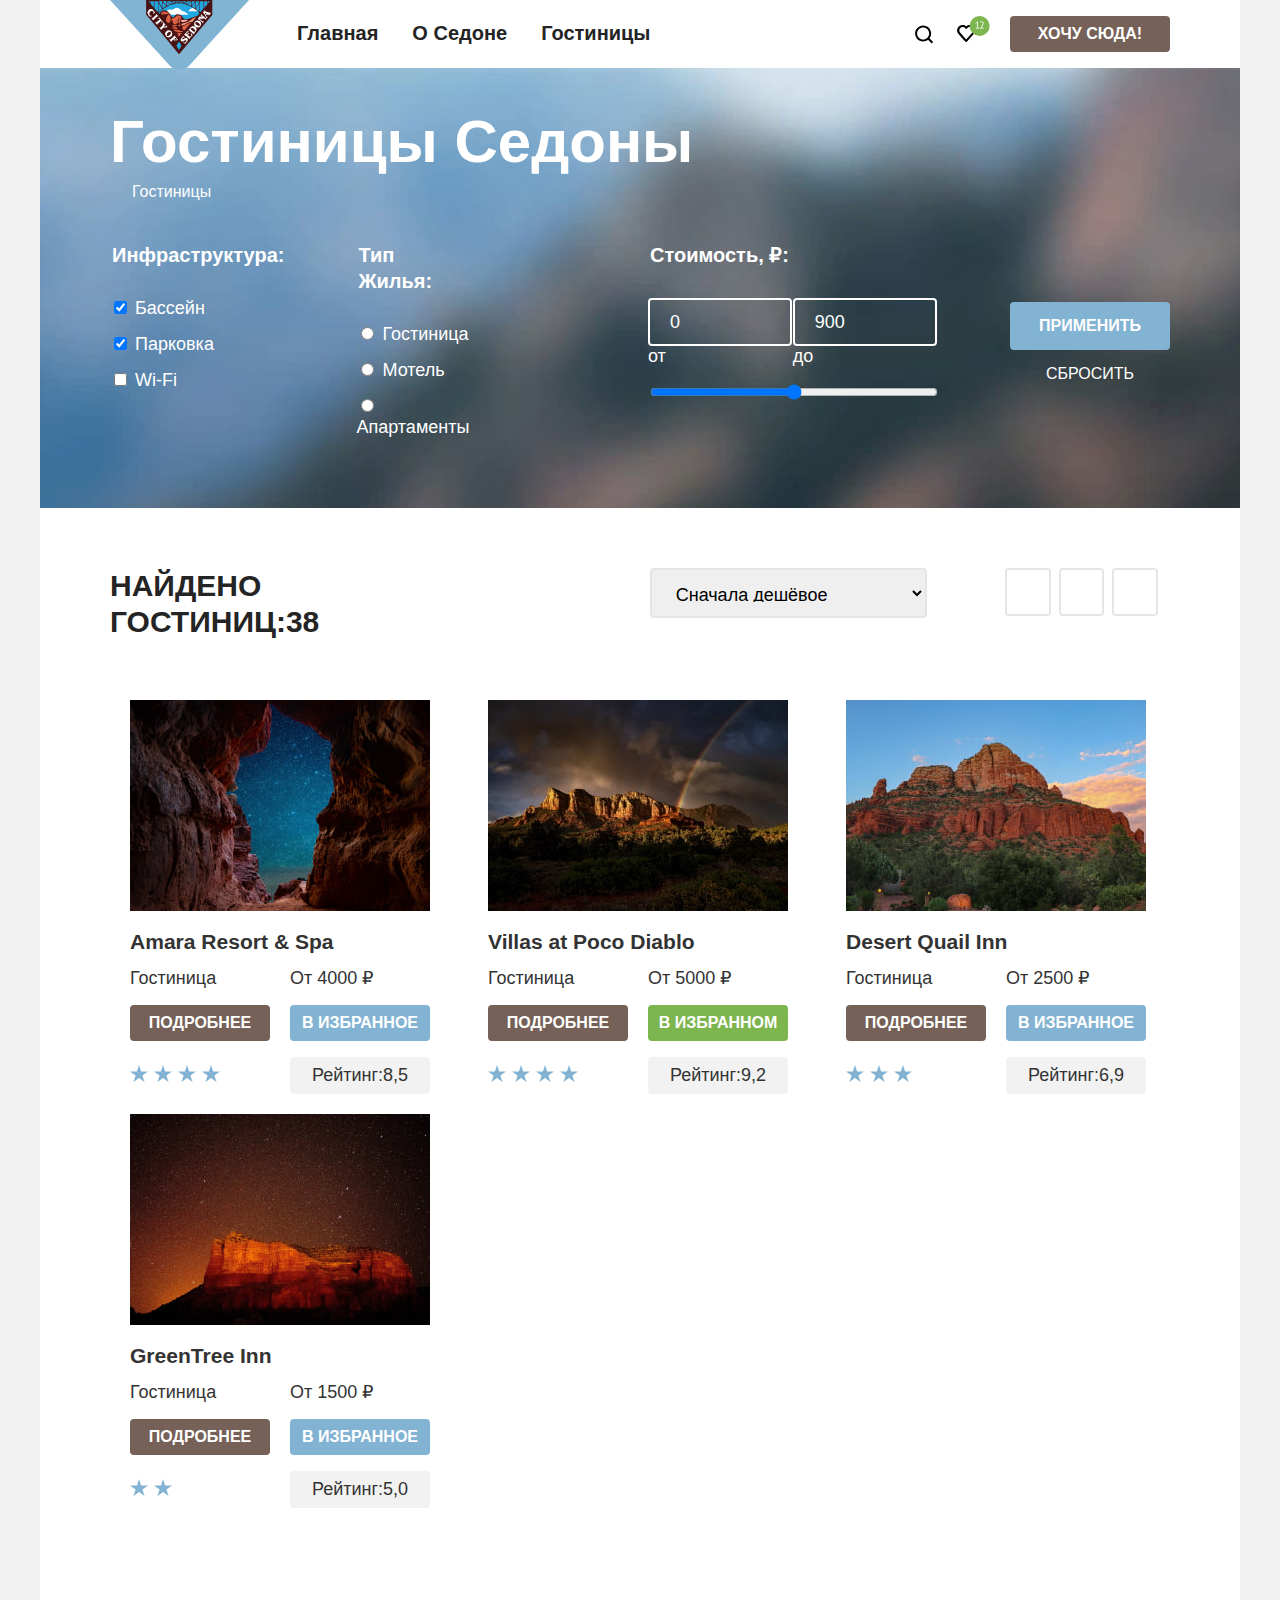
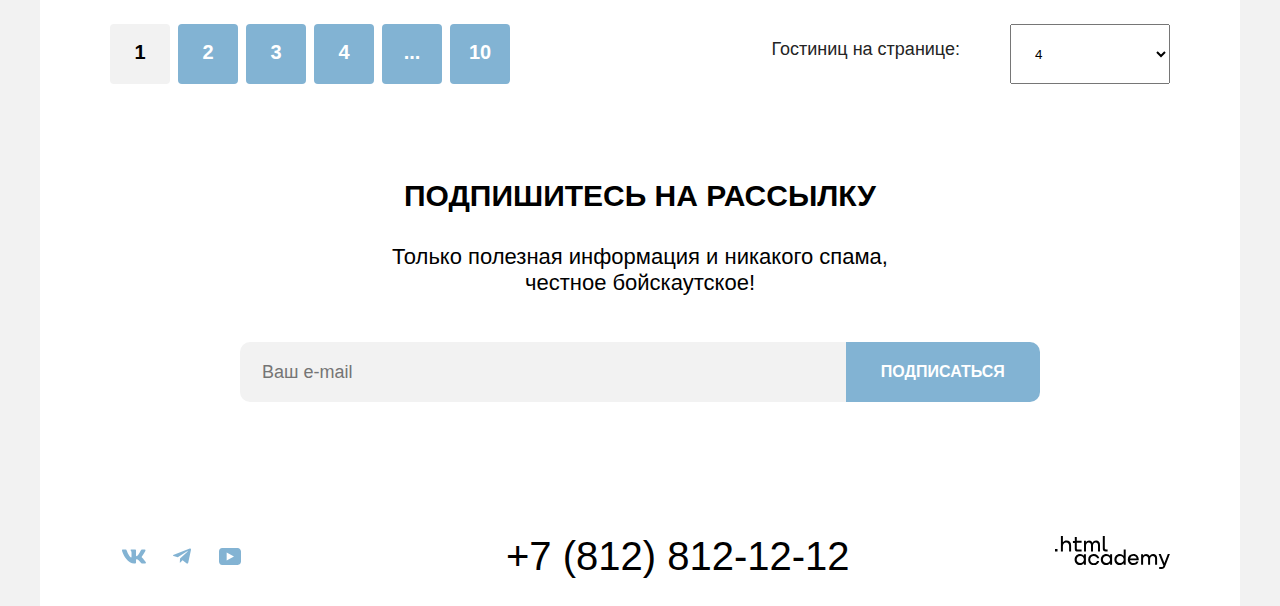
==== catalog.html @ 2ba6176a "Пагинация" ====
<!DOCTYPE html>
<html lang="ru">
  <head>
    <meta charset="utf-8">
    <title>Каталог</title>
    <link rel="stylesheet" href="styles/styles.css">
  </head>
  <body>
    <div class="container">
    <header class="page-header">
      <nav class="navigation ">
        <ul class="navigation-list navigation-logo">
          <li class="navigation-item">
            <a  class="logo" href="index.html">
              <img src="images/logo/logo.sedona.svg" width="139"  height="70" alt="Логотип города Седона">
            </a>
          </li>
        </ul>

        <ul class="navigation-list">
          <li class="navigation-item">
            <a  class="navigation-link" href="index.html">
              Главная
            </a>
          </li>
          <li class="navigation-item">
            <a  class="navigation-link" href="#">
              О Седоне
            </a>
          </li>
          <li class="navigation-item">
            <a  class="navigation-link navigation-link-current" href="">
              Гостиницы
            </a>
          </li>
        </ul>

        <ul class="navigation-list navigation-user">
          <li class="navigation-item">
            <a  class="navigation-link">
              <span class="visually-hidden">
                Поиск
              </span>
            </a>
          </li>
          <li class="navigation-item">
            <a  class="navigation-link">
              <span class="visually-hidden">
                Избранное
              </span>
            </a>
          </li>
          <li class="navigation-item">
            <a  class="button navigation-link">
              Хочу сюда!
            </a>
          </li>
        </ul>
      </nav>
    </header>

    <main class="main-inner">

      <section class="catalog-hotel">
        <header class="inner-header">
          <h1 class="inner-header-title">
            Гостиницы Седоны
          </h1>
          <ul class="breadcrumbs">
          <li class="breadcrumbs-item">
            <a class="breadcrumbs-link" href="index.html">
              <span class="visually-hidden">
                 Главная
              </span>
            </a>
          </li>
          <li class="breadcrumbs-item">
            <a class="breadcrumbs-link">Гостиницы</a>
          </li>
        </ul>
        </header>

        <h2 class="visually-hidden">Список товаров с фильтрами</h2>
        <form class="hotel-filter" action="https://echo.htmlacademy.ru/" method="get" >

          <fieldset class="catalog-filter-infrastructure">
            <legend class="catalog-filter-title">Инфраструктура:</legend>
            <ul class="catalog-filter-list">
              <li class="catalog-filter-item">
                <label class="control">
                  <input class="control-input" type="checkbox" name="swimming-pool" checked>
                    Бассейн
                </label>
              </li>

              <li class="catalog-filter-item">
                <label class="control">
                  <input class="control-input" type="checkbox" name="parking-space" checked>
                    Парковка
                </label>
              </li>

              <li class="catalog-filter-item">
                <label class="control">
                  <input class="control-input" type="checkbox" name="wi-fi">
                  Wi-Fi
                </label>
              </li>
            </ul>
          </fieldset>

          <fieldset class="catalog-filter-house">
            <legend class="catalog-filter-title">Тип Жилья:</legend>

            <ul class="catalog-filter-list">
              <li class="catalog-filter-item">
                <label class="control">
                  <input class="control-input" type="radio" name="type-house-group" value="hotel">
                  Гостиница
                </label>
              </li>

              <li class="catalog-filter-item">
                <label class="control">
                  <input class="control-input" type="radio" name="type-house-group" value="motel">
                  Мотель
                </label>
              </li>

              <li class="catalog-filter-item">
                <label class="control">
                  <input class="control-input" type="radio" name="type-house-group" value="apartments">
                  Апартаменты
                </label>
              </li>
            </ul>
          </fieldset>

          <fieldset class="catalog-filter-price">
            <legend class="catalog-filter-title">Стоимость, ₽:</legend>

            <ul class="catalog-filter-list-price">
              <li class="catalog-filter-item">
                <label>
                  <input class="range-input" type="namber" value="0">
                  <span>от</span>
                </label>
              </li>

              <li class="catalog-filter-item">
                <label>
                  <input class="range-input" type="namber" value="900">
                  <span>до</span>
                </label>
              </li>
            </ul>

            <div>
              <label class="control">
                <input class="control-input-price" type="range" name="price" min="0" max="9000" value="#">
              </label>
            </div>

          </fieldset>

          <div class="catalog-filter-button">
            <button class="button" type="submit">Применить</button>
            <button class="button" type="reset">Сбросить</button>
          </div>
        </form>
      </section>

      <section class="catalog-show">
        <div class="sorting">
          <h2> найдено гостиниц:38 </h2>
          <select class="select-control" aria-label="Сортировка">
            <option value="cheap"> Сначала дешёвое</option>
            <option value="popular">Сначала популярное </option>
            <option value="expensive"> Сначала дорогое </option>
          </select>

          <a class="button" href="#">
            <span class="visually-hidden"> Показать карточки </span>
          </a>

          <a href="#" class="button button-light">
            <span class="visually-hidden"> Показать слайд</span>
          </a>

          <a href="#" class="button button-light">
            <span class="visually-hidden"> Показать список</span>
          </a>
        </div>

        <div class="container-hotel-list">
          <ul class="hotel-list">
            <li class="hotel-card">
              <a class="hotel-card-link" href="#">
                <img class="hotel-card-image" src="images/hotel/hotel-1.jpg" width="300" height="211" alt="фотографии отеля Amara Resort & Spa">
              </a>
              <div class="hotel-card-content">
                <a class="hotel-card-title-link">
                  <h3 class="hotel-card-title"> Amara Resort & Spa </h3>
                </a>
                <span class="type-hotel"> Гостиница </span>
                <span class="hotel-card-price"> От 4000 ₽</span>
                <a class="hotel-card-button button" href="#"> Подробнее </a>
                <button class="button" type="submit"> В избранное </button>
                <ul class="star">
                  <li class="single-star"><img src="images/star.svg"></li>
                  <li class="single-star"><img src="images/star.svg"></li>
                  <li class="single-star"><img src="images/star.svg"></li>
                  <li ><img src="images/star.svg"></li>
                </ul>
                <span class="rating ">Рейтинг:8,5</span>
              </div>
            </li>

            <li class="hotel-card">
              <a class="hotel-card-link" href="#">
                <img class="hotel-card-image" src="images/hotel/hotel-2.jpg" width="300" height="211" alt="фотографии отеля Villas at Poco Diablo">
              </a>
              <div class="hotel-card-content">
                <a class="hotel-card-title-link">
                  <h3 class="hotel-card-title"> Villas at Poco Diablo</h3>
                </a>
                <span class="type-hotel">Гостиница</span>
                <span class="hotel-card-price">От 5000 ₽</span>
                <a class="hotel-card-button button" href="#">Подробнее</a>
                <button class="button" type="submit">В избранном</button>
                <ul class="star">
                  <li class="single-star"><img src="images/star.svg"></li>
                  <li class="single-star"><img src="images/star.svg"></li>
                  <li class="single-star"><img src="images/star.svg"></li>
                  <li ><img src="images/star.svg"></li>
                </ul>
                <span class="rating">Рейтинг:9,2</span>
              </div>
            </li>

            <li class="hotel-card">
              <a class="hotel-card-link" href="#">
                <img class="hotel-card-image" src ="images/hotel/hotel-3.jpg" width="300" height="211" alt="фотографии отеля Desert Quail Inn">
              </a>
              <div class="hotel-card-content">
                <a class="hotel-card-title-link">
                  <h3 class="hotel-card-title">Desert Quail Inn </h3>
                </a>
                <span class="type-hotel">Гостиница</span>
                <span class="hotel-card-price">От 2500 ₽</span>
                <a class="hotel-card-button button" href="#">Подробнее</a>
                <button class="button" type="submit">В избранное</button>
                <ul class="star">
                  <li class="single-star"><img src="images/star.svg"></li>
                  <li class="single-star"><img src="images/star.svg"></li>
                  <li ><img src="images/star.svg"></li>
                </ul>
                <span class="rating">Рейтинг:6,9</span>
              </div>
            </li>

            <li class="hotel-card">
              <a class="hotel-card-link" href="#">
                <img class="hotel-card-image" src="images/hotel/hotel-4.jpg" width="300" height="211" alt="фотографии отеля  GreenTree Inn">
              </a>
              <div class="hotel-card-content">
                <a class="hotel-card-title-link">
                  <h3 class="hotel-card-title">  GreenTree Inn</h3>
                </a>
                <span class="type-hotel">Гостиница</span>
                <span class="hotel-card-price">От 1500 ₽</span>
                <a class="hotel-card-button button" href="#">Подробнее</a>
                <button class="button" type="submit">В избранное</button>
                <ul class="star">
                  <li class="single-star"><img src="images/star.svg"></li>
                  <li ><img src="images/star.svg"></li>
                </ul>
                <span class="rating">Рейтинг:5,0</span>
              </div>
            </li>
          </ul>
        </div>

        <div class="pagination-container">
          <ul class="pagination">
            <li class="pagination-item">
              <a class="pagination-current">1</a>
            </li>
            <li class="pagination-item">
              <a class="pagination-link" href="#">2</a>
            </li>
            <li class="pagination-item">
              <a class="pagination-link" href="#">3</a>
            </li>
            <li class="pagination-item">
              <a class="pagination-link" href="#">4</a>
            </li>
            <li class="pagination-item">
              <a class="pagination-link" href="#">...</a>
            </li>
            <li class="pagination-item">
              <a class="pagination-link" href="#">10</a>
            </li>
          </ul>

          <label class="label-select-control" for="choice">Гостиниц на странице:</label>
          <select class="select-control" aria-label="Колличество гостиниц на странице">
            <option value="four" name="choice"> 4 </option>
          </select>
        </div>
      </section>

      <section class="catalog-newsletter">
        <h2 class="page-newsletter-title">
          Подпишитесь на рассылку
        </h2>
        <p>
          Только полезная информация и никакого спама,<br> честное бойскаутское!
        </p>
        <form class="newsletter-form" action="https://echo.htmlacademy.ru/" method="post">
          <label class="visually-hidden" for="newsletter-email">Email</label>
          <input class="field" type="email" name="newsletter-email" placeholder="Ваш e-mail">
          <button class="button newsletter-button" type="button" >подписаться</button>
        </form>
      </section>
    </main>

    <footer class="page-footer">
      <div class="page-footer-container">
        <section class="footer-social">
          <h2 class="visually-hidden">
            Мы в социальных сетях
          </h2>

          <ul class="footer-social-list">
            <li class="footer-social-item">
              <a class="footer-social-link button button-vk" href=" https://vk.com/htmlacademy">
                <span class="visually-hidden">ВКонтакте</span>
                <svg aria-hidden="true" focusable="false" width="24" height="15" viewBox="0 0 24 15"  xmlns="http://www.w3.org/2000/svg">
                  <path fill-rule="evenodd" clip-rule="evenodd" d="M23.45 1.448C23.616 0.902 23.45 0.5 22.655 0.5H20.03C19.362 0.5 19.054 0.847 18.887 1.23C18.887 1.23 17.552 4.426 15.661 6.502C15.049 7.104 14.771 7.295 14.437 7.295C14.27 7.295 14.019 7.104 14.019 6.557V1.448C14.019 0.792 13.835 0.5 13.279 0.5H9.151C8.734 0.5 8.483 0.804 8.483 1.093C8.483 1.714 9.429 1.858 9.526 3.606V7.404C9.526 8.237 9.373 8.388 9.039 8.388C8.149 8.388 5.984 5.177 4.699 1.503C4.45 0.788 4.198 0.5 3.527 0.5H0.9C0.15 0.5 0 0.847 0 1.23C0 1.912 0.89 5.3 4.145 9.781C6.315 12.841 9.37 14.5 12.153 14.5C13.822 14.5 14.028 14.132 14.028 13.497V11.184C14.028 10.447 14.186 10.3 14.715 10.3C15.105 10.3 15.772 10.492 17.33 11.967C19.11 13.716 19.403 14.5 20.405 14.5H23.03C23.78 14.5 24.156 14.132 23.94 13.404C23.702 12.68 22.852 11.629 21.725 10.382C21.113 9.672 20.195 8.907 19.916 8.524C19.527 8.033 19.638 7.814 19.916 7.377C19.916 7.377 23.116 2.951 23.449 1.448H23.45Z"/>
                </svg>
              </a>
            </li>

            <li class="footer-social-item">
              <a class="footer-social-link button button-telegram" href="https://t.me/htmlacademy">
                <span class="visually-hidden">Телеграм</span>
                <svg aria-hidden="true" focusable="false" width="18" height="16" viewBox="0 0 18 16"  xmlns="http://www.w3.org/2000/svg">
                  <path d="M16.7855 0.59926L0.840977 6.74776C-0.247172 7.18481 -0.240877 7.79184 0.641333 8.06253L4.73493 9.33953L14.2063 3.3637C14.6542 3.09121 15.0634 3.2378 14.727 3.53636L7.05332 10.4619H7.05152L7.05332 10.4628L6.77094 14.6823C7.18462 14.6823 7.36718 14.4925 7.5992 14.2686L9.58754 12.3351L13.7234 15.39C14.486 15.81 15.0337 15.5941 15.2234 14.6841L17.9384 1.88885C18.2163 0.774623 17.513 0.270117 16.7855 0.59926Z" />
                </svg>
              </a>
            </li>

            <li class="footer-social-item">
              <a class="footer-social-link button button-youtube" href="https://www.youtube.com/user/htmlacademyru">
                <span class="visually-hidden">Ютуб</span>
                <svg aria-hidden="true" focusable="false" width="22" height="17" viewBox="0 0 22 17"  xmlns="http://www.w3.org/2000/svg">
                  <path d="M18.607 0H3.17413C1.31343 0 0 1.59375 0 3.4V13.4937C0 15.4062 1.31343 17 3.17413 17H18.8259C20.4677 17 22 15.4062 22 13.6V3.4C21.7811 1.59375 20.4677 0 18.607 0ZM7.66169 12.5375V4.4625L14.995 8.5L7.66169 12.5375Z" />
                </svg>
              </a>
            </li>
          </ul>
        </section>

        <section class="footer-contacts">
          <h2 class="visually-hidden">Телефон</h2>
          <a class="footer-contacts-phone" href="tel:+78128121212">+7 (812) 812-12-12</a>
        </section>

        <section class="footer-logo">
          <h2 class="visually-hidden">Логотип html.academy</h2>
          <a class="footer-logo-html" href="https://htmlacademy.ru/">
            <svg class="logo-html" width="115" height="33"  xmlns="http://www.w3.org/2000/svg">
              <path d="M0 12.9v2.6h2.5v-2.6H0ZM11.6 4.5c-1.6 0-2.8.7-3.6 1.7h-.1V0h-2v15.5h2v-5.3c0-2.1 1.3-3.6 3.3-3.6 1.8 0 2.9 1.4 2.9 3.2v5.7h2V9.4c.1-3-1.8-4.9-4.5-4.9ZM26.6 4.8h-4.8V1.1h-2v3.8h-1.9v2h1.9v6c0 1.7 1 2.7 2.7 2.7h4.1v-2h-3.7c-.7 0-1.1-.4-1.1-1.1V6.8h4.8v-2ZM41.1 4.6c-1.6 0-2.9.8-3.5 2.1h-.1a3.7 3.7 0 0 0-3.4-2.1c-1.4 0-2.5.8-3.1 1.8h-.1V4.8H29v10.6h2V10c0-2 1-3.5 2.6-3.5 1.5 0 2.4 1 2.4 2.6v6.3h2V9.8c0-2.4 1.4-3.3 2.6-3.3 1.5 0 2.4 1 2.4 2.6v6.3h2V8.9c.1-2.5-1.4-4.3-3.9-4.3ZM47.8 12.7c0 1.7 1 2.7 2.8 2.7h2v-2h-1.7c-.7 0-1.1-.4-1.1-1.1V0h-2v12.7ZM28.9 19.7a4.9 4.9 0 0 0-3.9-1.8c-3.1 0-5.4 2.3-5.4 5.6s2.3 5.6 5.4 5.6c1.8 0 3-.8 3.8-1.9h.1v1.6h2V18.2h-2v1.5Zm-3.6 7.4a3.5 3.5 0 0 1-3.6-3.6c0-2 1.4-3.6 3.6-3.6s3.6 1.6 3.6 3.6c0 1.9-1.4 3.6-3.6 3.6ZM44.2 22c-.5-2.4-2.6-4.1-5.4-4.1a5.4 5.4 0 0 0-5.6 5.6c0 3.1 2.2 5.6 5.6 5.6 2.8 0 4.9-1.8 5.4-4.2h-2.1a3.4 3.4 0 0 1-3.3 2.3 3.5 3.5 0 0 1-3.6-3.6c0-2 1.4-3.6 3.6-3.6 1.6 0 2.8 1 3.3 2.2h2.1V22ZM55.1 19.7a4.9 4.9 0 0 0-3.9-1.8c-3.1 0-5.4 2.3-5.4 5.6s2.3 5.6 5.4 5.6c1.8 0 3-.8 3.8-1.9h.1v1.6h2V18.2h-2v1.5Zm-3.6 7.4a3.5 3.5 0 0 1-3.6-3.6c0-2 1.4-3.6 3.6-3.6s3.6 1.6 3.6 3.6c0 1.9-1.5 3.6-3.6 3.6ZM68.7 19.8a5 5 0 0 0-3.9-1.9c-3.1 0-5.4 2.3-5.4 5.6s2.2 5.6 5.4 5.6c1.7 0 3-.8 3.8-1.8h.1v1.5h2V13.4h-2v6.4Zm-3.6 7.3a3.5 3.5 0 0 1-3.6-3.6c0-2 1.4-3.6 3.6-3.6s3.6 1.6 3.6 3.6c-.1 2-1.5 3.6-3.6 3.6ZM78.3 17.9a5.4 5.4 0 0 0-5.5 5.6c0 3 2.1 5.6 5.5 5.6 2.5 0 4.5-1.3 5.2-3.6h-2.1c-.5 1-1.6 1.6-3 1.6-1.9 0-3.3-1.3-3.4-2.9h8.8c.2-3.6-2-6.3-5.5-6.3Zm0 1.9c1.7 0 3 1 3.3 2.6h-6.5a3.2 3.2 0 0 1 3.2-2.6ZM98.2 17.9a4 4 0 0 0-3.6 2h-.1c-.6-1.2-1.8-2-3.4-2-1.4 0-2.5.7-3.1 1.8v-1.5h-1.9v10.6h2v-5.4c0-2 1-3.4 2.6-3.5 1.5 0 2.4 1 2.4 2.6v6.3h2v-5.6c0-2.4 1.4-3.3 2.6-3.3 1.5 0 2.4 1 2.4 2.6v6.3h2v-6.5c.1-2.6-1.4-4.4-3.9-4.4ZM109.4 27l-3.6-8.9h-2.2l4.8 11.6c-.3.9-.7 1.2-1.7 1.2h-2.5v2h2.5c1.8 0 2.8-.8 3.5-2.6l4.7-12.2h-2.1l-3.4 8.9Z"/>
            </svg>
          </a>
        </section>
      </div>
    </footer>
    </div>
  </body>
</html>
---- styles/styles.css ----
@font-face {
  font-family:'PT Sans';
  src: url(../fonts/ptsans-400.woff2) format("woff2");
  font-style: normal;
  font-weight: 400;
  font-display: swap;
}

@font-face {
  font-family:'PT Sans';
  src: url(../fonts/ptsans-700.woff2) format("woff2");
  font-style: normal;
  font-weight: 700;
  font-display: swap;
}

html{
  height: 100%;
}

body{
  margin:0;
  display: flex;
  flex-direction: column;
  min-height: 100%;
  font-family: "PT Sans", sans-serif;
  font-size: 18px;
  line-height: 21px;
  color: #242424;
  background-color:#F2F2F2;
}

.visually-hidden {
  position: absolute;
  width: 1px;
  height: 1px;
  margin: -1px;
  padding: 0;
  border: 0;
  clip: rect(0 0 0 0);
  overflow: hidden;
}

.container{
  margin:0 auto;
  width: 1200px;
  background-color: #ffffff;
}

.main-container{
  flex-grow: 1;
}

.page-header{
  font-weight: 700;
  font-size: 20px;
  line-height: 26px;
  text-align: center;
}

.navigation{
  display: flex;
  width: 1200px;
  margin:0 auto;
}

.navigation-list{
  display: flex;
  flex-wrap: wrap;
  /*width: 450px;*/
  margin: 0;
  padding: 0;
  list-style-type: none;
  margin-left: 187px;
}

.navigation-user .navigation-item:nth-child(1) .navigation-link{
  background-image: url('../images/search.svg');
  background-repeat: no-repeat;
  background-position: center;
  padding: 24px 12px;
}

.navigation-user .navigation-item:nth-child(2) .navigation-link{
  background-image: url('../images/favourites.svg');
  background-repeat: no-repeat;
  background-position: center;
  padding: 24px 12px;
}

.navigation-user .navigation-item:nth-child(3){
  display: flex;
  align-items: center;
  margin-left: 20px;
}

.navigation-user .navigation-item:nth-child(3) .navigation-link{
  box-sizing: border-box;
  padding: 8px 14px;
  background: #756157;
  text-align: center;
  color: #ffffff;
  width: 160px;
  border-radius: 4px;
}

.logo{
  position:absolute;
}

.navigation-logo{
  display: flex;
  max-width: 140px;
  padding: 0;
  margin-top: 0;
  margin-left: 70px;
  list-style-type: none;
}

.navigation-link{
  display: block;
  padding-right:34px;
  padding-top: 20px;
}

.navigation-user{
  max-width: 300px;
  margin-left: auto;
  margin-right: 70px;
}

.navigation-user .navigation-link{
  min-width: 20px;
  min-height: 20px;
}

.navigation-user .navigation-item .button:hover{
  background-color: #615048;
}

.navigation-user .navigation-item .button:active{
  background-color:  #756157;
  color: rgba(255, 255, 255, 0.3);
}

.page-header a{
  color:#242424;
  text-decoration: none;
}

.main-index{
 text-align: center;
}

.main-logo{
  display: block;
  margin: 0 auto;
}

.main-header-image{
  background-image: url('../images/index-background.jpg');
  height: 485px;
  background-size: 100% auto;
  background-repeat: no-repeat;
}

.decoration{
  background-image:url('../images/Vektor.svg') ;
  width: 1200px;
  height: 57px;
  position: absolute;
  bottom: 75px;
}

.main-logo{
  padding: 52px 371px 82px 371px;
}

 .main-header-text h1{
  text-transform: uppercase;
  font-weight: 700;
  font-size: 30px;
  line-height: 36px;
  margin: 63px 290px 30px;

}

.main-header-text p{
  margin-bottom: 90px;
}

.advantages-list{
  margin: 0;
  padding: 0;
  list-style-type: none;
}

.advantages-title{
  text-transform: uppercase;
  font-weight: 700;
  font-size: 24px;
  line-height: 28px;
}

.advantages-item{
  display: flex;
  list-style-type: none;
  padding: 0;
}

.convenience-title{
  text-transform: uppercase;
  font-weight: 700;
  font-size: 24px;
  line-height: 28px;
}

.advantages-block{
  width: 400px;
  background: #82B3D3;
  color: #ffffff;
  padding:92px 85px;
}

.advantages-block h3{
  margin: 0;
  margin-bottom: 30px ;
}

.advantages-block p{
  margin-bottom: 0;
}

.convenience{
  display: flex;
  list-style-type: none;
  padding: 0;
}

.convenience-item{
  width: 400px;
  padding:80px 85px;
}

.convenience-item:not(:nth-child(2)){
  background: rgba(131, 179, 211, 0.12);
}

.advantages-item-block{
  width: 400px;
  padding: 102px 85px;
}

.advantages-item-block{
  background: rgba(131, 179, 211, 0.12);
}

.advantages-difference{
  background: rgba(131, 179, 211, 0.2);
}

.hotel-search{
  font-weight: 400;
  font-size: 22px;
  line-height: 26px;
  margin: 92px 312px;
}

.hotel-search b{
  text-transform: uppercase;
  font-weight: 700;
  font-size: 30px;
  line-height: 36px;
}

.hotel-search .button-hotel-search{
  display: flex;
  font-size: 20px;
  color: #FFFFFF;
  background: #756157;
  padding: 12px 15px;
  width: 574px;
  height: 60px;
  align-items: center;
  justify-content: center;
  border-radius: 4px;
}

.button-hotel-search:hover{
  background-color: #615048;
}

.button-hotel-search:active{
  background-color:  #756157;
  color: rgba(255, 255, 255, 0.3);
}

.newsletter{
  background: #000000;
  color: #FFFFFF;
  background-image: url(../images/background.email.jpg);
  background-size: 100% auto;
  background-repeat: no-repeat;
  font-weight: 400;
  font-size: 22px;
  line-height: 26px;
  padding: 94px 200px;
}

.newsletter h2{
  margin: 0;
  margin-bottom: 28px;
}

.newsletter p{
  margin:0;
  margin-bottom: 46px;
}

.newsletter-form{
  display:flex;
  height: 60px;
}

.field{
  width: 600px;
  border-radius: 10px 0px 0px 10px;
  border: 0;
  padding-left: 22px;
  font-size: 18px;
}

.page-newsletter-title{
  text-transform: uppercase;
  font-weight: 700;
  font-size: 30px;
  line-height: 36px;
}

.newsletter .newsletter-button{
  text-transform: uppercase;
  background: #82B3D3;
  color:#FFFFFF;
  margin: 0;
  border: 0;
  border-radius: 0px 10px 10px 0px;
  width: 200px;
}

.newsletter-button:hover{
  background-color: #68A2CA;
}

.newsletter-button:active{
  color: rgba(255, 255, 255, 0.3);
  background: #82B3D3;
}

/*Футер*/
.page-footer{
  margin: 0 auto;
  width: 1200px;
}

.page-footer-container{
  display: flex;
  padding: 40px 70px 30px ;
}

.footer-social-list{
  display: flex;
  flex-wrap: wrap;
  margin: 0;
  padding: 0;
  width: 160px;
  list-style-type: none;
  margin-right: 236px;
}

.footer-social-item{
  width: 48px;
  height: 40px;
}

.footer-social-link{
  display: block;
}

 .button-vk{
  display: block;
  width: 24px;
  height: 14px;
  background-repeat: no-repeat;
  background-position: center;
  padding: 13px 12px;
  fill:#83B3D3;
}

.button-telegram{
  display: block;
  width: 18px;
  height: 15px;
  background-repeat: no-repeat;
  background-position: center;
  padding: 12px 15px;
  fill:#83B3D3;
}

.button-youtube{
  display: block;
  width: 22px;
  height: 17px;
  background-repeat: no-repeat;
  background-position: center;
  padding: 12px 13px;
  fill:#83B3D3;
}

.footer-social-list .button:hover{
  fill:#68A2CA;
}

.footer.footer-social-list .button:focus{
  fill:#68A2CA;
}

.footer-social-list .button:active{
  fill:rgba(104, 162, 202, 0.3);
}

.footer-contacts-phone{
  text-decoration: none;
  color: #000000;
  font-size: 40px;
  line-height: 40px;
  width: 332px;
}

.footer-contacts-phone:hover{
  color: #756157;
}

.footer-contacts-phone:active{
  color: rgba(117, 97, 87, 0.3);
}

.footer-logo{
  margin: 0;
  margin-left: auto;
}

.logo-html:hover{
  fill: #756157;
}

.logo-html:active{
  fill: rgba(117, 97, 87, 0.3);
}

/*Каталог*/
.catalog-hotel{
  background-color: #242424;
  color:#FFFFFF;
  background-image: url(../images/catalog-background.jpg);
  background-repeat: no-repeat;
  background-size: 100% auto;
  padding: 35px 70px 70px 70px;
}

.inner-header-title{
  font-weight: 700;
  font-size: 60px;
  line-height: 78px;
  margin: 0;
}

.breadcrumbs{
  display: flex;
  width: 110;
  margin: 0;
  padding: 0;
  margin-bottom: 40px;
  list-style-type: none;
}

.breadcrumbs-link{
  font-weight: 400;
  font-size: 16px;
  color:#FFFFFF;
  min-width:12px;
  min-height: 12px;
}


.breadcrumbs-item{
  display: flex;
}

.breadcrumbs li:nth-child(1) {
  background-image: url('../images/breadcrubs-house.svg');
  text-decoration: none;
  background-repeat: no-repeat;
  background-position: center;
  margin-right: 10px;
}

.hotel-filter{
  display: flex;
  margin: 0 auto;
  width: 1060px;
}

.catalog-filter-infrastructure{
  width: 150px;
  margin: 0;
  padding: 0;
  border: 0;
 margin-right: 70px;
}

.catalog-filter-house{
  width: 146px;
  margin: 0;
  margin-right: 175px;
  padding: 0;
  border: 0;
}

.catalog-filter-price{
  width: 289px;
  margin-right: 70px;
  padding: 0;
  margin: 0;
  margin-right: 70px;
  border: 0;
}

.catalog-filter-button{
  width: 160px;
  margin-top: 60px;
}

.catalog-filter-button .button{
  width: 160px;
  height: 48px;
  display: inline-block;
  text-align: center;
}

.catalog-filter-button .button:nth-child(1){
  background: #82B3D3;
  color: #FFFFFF;
}

.catalog-filter-button .button:nth-child(1):hover{
  background: #68A2CA;
}

.catalog-filter-button .button:nth-child(1):active{
  color: rgba(255, 255, 255, 0.3);
  background: #82B3D3;
}


.catalog-filter-button .button:nth-child(2){
  color: #FFFFFF;
  background-color: transparent;
  font-weight: 400;
}

.catalog-filter-button .button:nth-child(2):hover{
  opacity: 0.6;
}

.catalog-filter-button .button:nth-child(2):focus{
  border: 3px solid #83B3D3;
  border-radius: 4px;
}

.catalog-filter-button .button:nth-child(2):active{
  opacity: 0.6;
}

.catalog-filter-title{
  font-weight: 700;
  font-size: 20px;
  line-height: 26px;
  margin-bottom: 30px;
}

.range-input{
  width: 144px;
  height: 48px;
  font-size: 18px;
  color: #FFFFFF;
  border: 2px solid #FFFFFF;
  box-sizing: border-box;
  border-radius: 4px;
  padding: 14px 20px;
  background-color: transparent;
}

.catalog-filter-item:not(:last-child){
  margin-bottom: 15px;
}

.catalog-filter-list{
  list-style-type: none;
  padding: 0;
  margin: 0;
}

.catalog-filter-list-price{
  display: flex;
  list-style-type: none;
  padding: 0;
  margin: 0;
}

.control-input{
  background: #FFFFFF;
  border-radius: 4px;
}

.control-input:hover{
  background: rgba(255, 255, 255, 0.6);
}

.control-input:focus{
  background: rgba(255, 255, 255, 0.6);
  border: 3px solid #83B3D3;
}



.control-input-price{
  width: 288px;
}

.button{
  font-weight: 700;
  font-size: 16px;
  line-height: 20px;
  color: #000000;
  text-decoration: none;
  text-transform: uppercase;
  border: 0;
  box-sizing: border-box;
  border-radius: 4px;
  cursor: pointer;
}

.sorting{
  display: flex;
  width: 1056px;
  margin: 60px 70px;
}

.sorting .select-control{
  width: 290px;
  height: 50px;
  margin-right: 78px;
  border: 2px solid #E5E5E5;
  margin-left: auto;
  border-radius: 4px;
  padding: 14px 20px;
  font-size: 18px;
}

.select-control:hover{
  border: 2px solid #68A2CA;
}

.select-control:focus{
  border: 2px solid #68A2CA;
}

.select-control:active{
  border: 2px solid #3F5E72;
}

.sorting h2{
  font-weight: 700;
  font-size: 30px;
  line-height: 36px;
  text-transform: uppercase;
  margin: 0;
  margin-right: 190px;
}

.sorting .button{
  width: 48px;
  height: 48px;
  margin-right: 8px;
  background-repeat: no-repeat;
  background-position: center;
}

.sorting a:nth-of-type(1){
  background-image: url('../images/sorting-1.svg');
  border: 2px solid #E5E5E5;
  border-radius: 4px;
}

.sorting a:nth-of-type(2){
  background-image: url('../images/sorting-2.svg');
  border: 2px solid #E5E5E5;
  border-radius: 4px;
}

.sorting a:nth-of-type(3){
  background-image: url('../images/sorting-3.svg');
  border: 2px solid #E5E5E5;
  border-radius: 4px;
}

.sorting a:active{
  border: 2px solid #000000;
}

.sorting a:hover{
  border: 2px solid #000000;
}

.sorting a:focus{
  border: 2px solid #68A2CA;
}

.container-hotel-list{
  width: 1056px;
  margin-left: 70px;
  margin-bottom: 96px;
}

.hotel-list{
  display:grid;
  grid-template-columns: 340px 340px 340px;
  column-gap: 18px;
  padding: 0;
  margin: 0;
}

.hotel-card-image{
  display: block;
  margin-left: 20px;
}

.hotel-card-content{
  margin: 20px;
  display: flex;
  flex-wrap: wrap;
}

.hotel-card-title-link{
  width: 300px;
}

.hotel-card-title{
  margin: 0;
  margin-bottom: 16px;
}

.hotel-card-link{
  color: #000000;
  text-decoration: none;
  font-weight: 700;
  font-size: 24px;
  line-height: 28px;
}

.hotel-list button{
  background: #82B3D3;
  color: #FFFFFF;
  padding: 0;
  padding: 8px;
  width: 140px;
  text-transform: uppercase;
  margin-bottom: 16px;
}

.hotel-card{
  display: flex;
  flex-direction: column;
  color:#333333;
}

.hotel-card-button{
  text-align: center;
  width: 140px;
  height: 36px;
  margin-right: 20px;
  margin-bottom: 16px;
  padding:8px  15px;
  background: #756157;
  color: #FFFFFF;
  text-transform: uppercase;
}

.hotel-card-button:hover{
  background: #615048;
}

.hotel-card-button:active{
  background: #756157;
  color: rgba(255, 255, 255, 0.3);
}

.hotel-card:nth-child(2) .button:nth-of-type(1){
  background: #7DB54F;
}

.hotel-card:nth-child(2) .button:nth-of-type(1):hover{
  background: #6C9E42;
}

.hotel-card:nth-child(2) .button:nth-of-type(1):active{
  color: rgba(255, 255, 255, 0.3);
  background: #7DB54F;
}

.type-hotel{
  width: 136px;
  margin-right: 24px;
  margin-bottom: 16px;
}

.hotel-list .hotel-card button:hover{
  background: #68A2CA;
}

.hotel-list .hotel-card button:active{
  background: #82B3D3;
  color: rgba(255, 255, 255, 0.3);
}

.star{
  align-items: center;
  display: flex;
  list-style-type: none;
  margin-right: auto;
  padding: 0;
}

.single-star{
  padding-right:6px;
}

.rating{
  padding: 8px 22px;
  background: #F2F2F2;
  box-sizing: border-box;
  width: 140px;
  border-radius: 4px;
}

.pagination-link{
  display: block;
  box-sizing: border-box;
  color: #FFFFFF;
  background: #82B3D3;
  text-decoration: none;
  font-weight: 700;
  font-size: 20px;
  line-height: 36px;
  text-align: center;
  padding: 10px 10px;
  border-radius: 4px;
  width: 60px;
  height: 60px;
}

.pagination-link:hover{
  background: #68A2CA;
}

.pagination-link:focus{
  background: #68A2CA;
}

.pagination-link:active{
  background: #82B3D3;
  color: rgba(255, 255, 255, 0.3);
}

.pagination-current{
  background: #F2F2F2;
  color: #000000;
  display: block;
  box-sizing: border-box;
  font-weight: 700;
  font-size: 20px;
  line-height: 36px;
  text-align: center;
  padding: 10px 10px;
  border-radius: 4px;
  width: 60px;
  height: 60px;
}

.pagination-container{
  display: flex;
  margin-left: 70px;
}

.pagination{
  display: flex;
  margin: 0;
  padding: 0;
  list-style-type: none;
}

.pagination-item:not(:last-child){
  margin-right: 8px;
}

.pagination-container .select-control{
  width: 160px;
  margin-right: 70px;
  margin-left: 50px;
  padding:14px 20px;
}

.label-select-control{
  display: flex;
  align-items: center;
  height: 50px;
  margin-left: auto;
}


.catalog-newsletter{
  color: #000000;
  font-weight: 400;
  font-size: 22px;
  line-height: 26px;
  margin: 94px 200px;
  text-align: center;
}

.catalog-newsletter .newsletter-form .field{
  background-color:#F2F2F2 ;
}

.catalog-newsletter h2{
  margin: 0;
  margin-bottom: 30px;
}

.catalog-newsletter p{
  margin:0;
  margin-bottom: 46px;
}

.newsletter-button{
  text-transform: uppercase;
  background: #82B3D3;
  color: #FFFFFF;
  border-radius: 0px 10px 10px 0px;
  width: 200px;
  cursor: pointer;
}
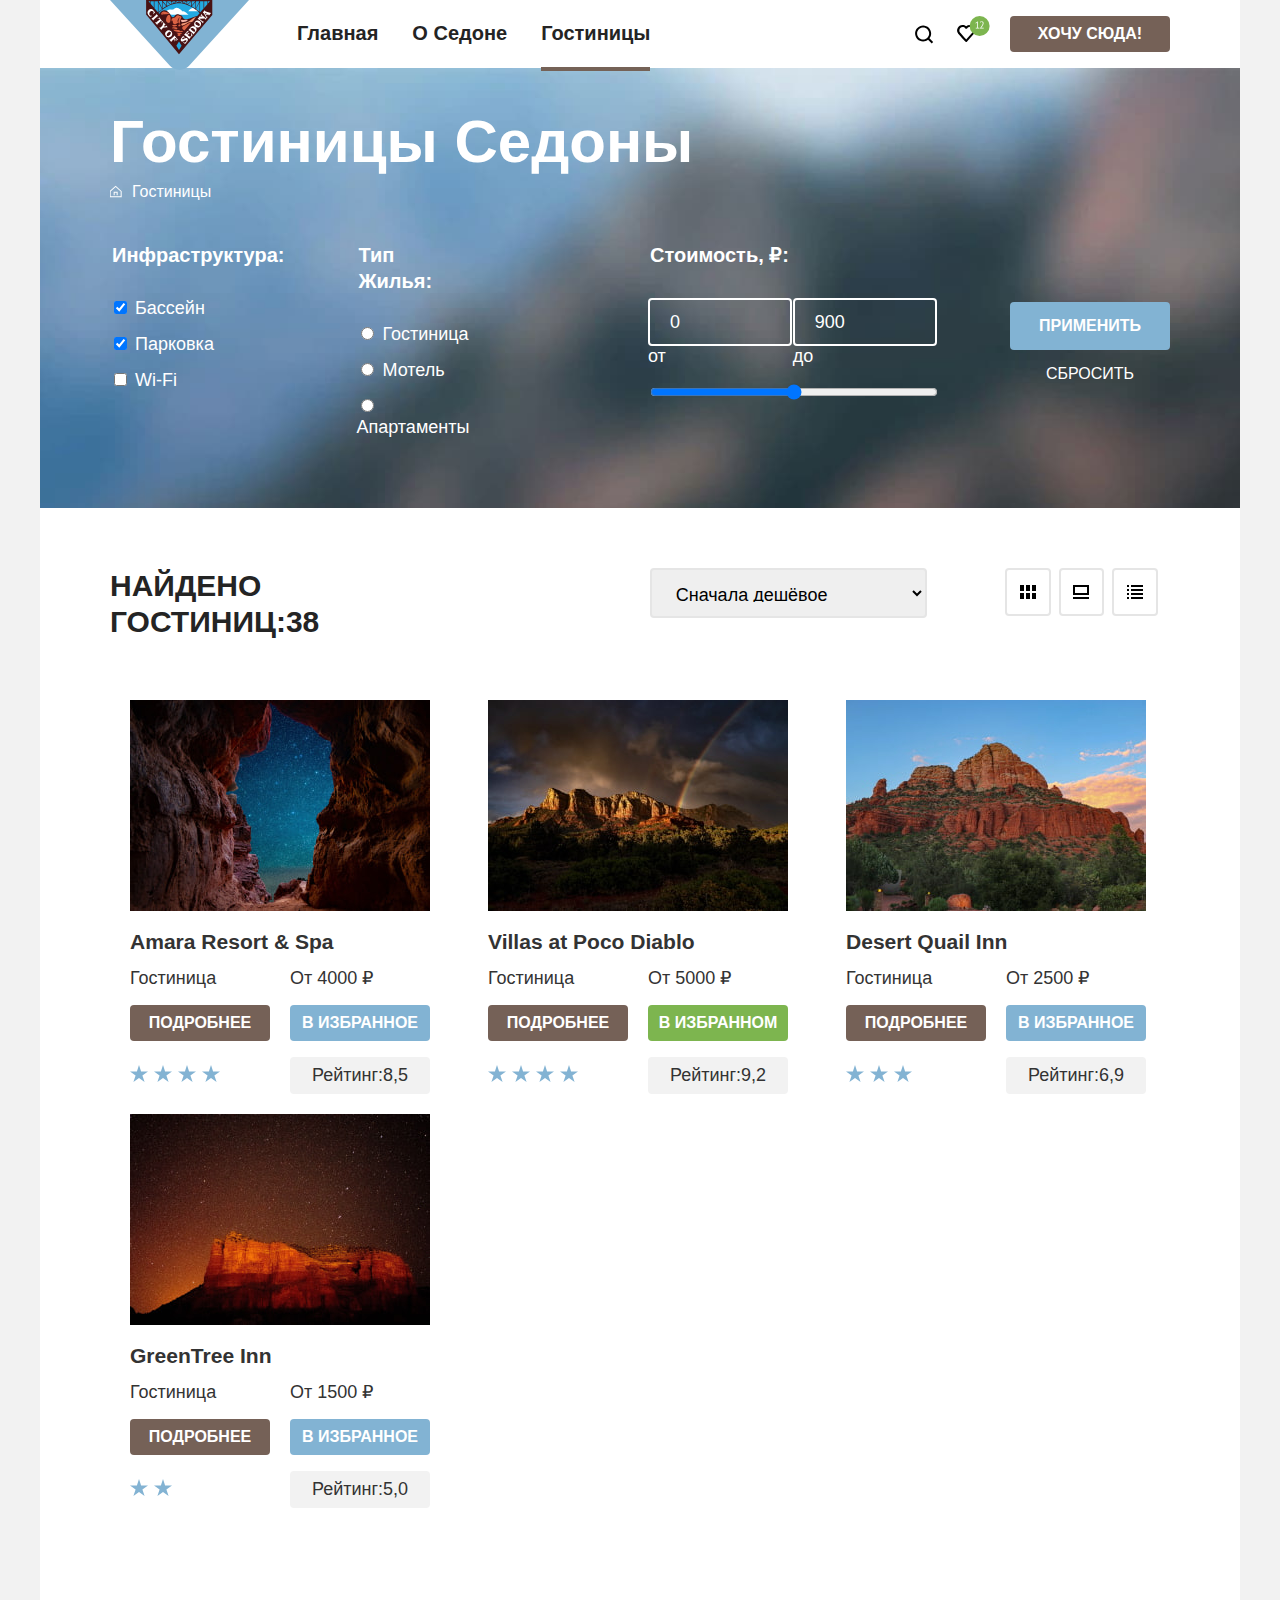
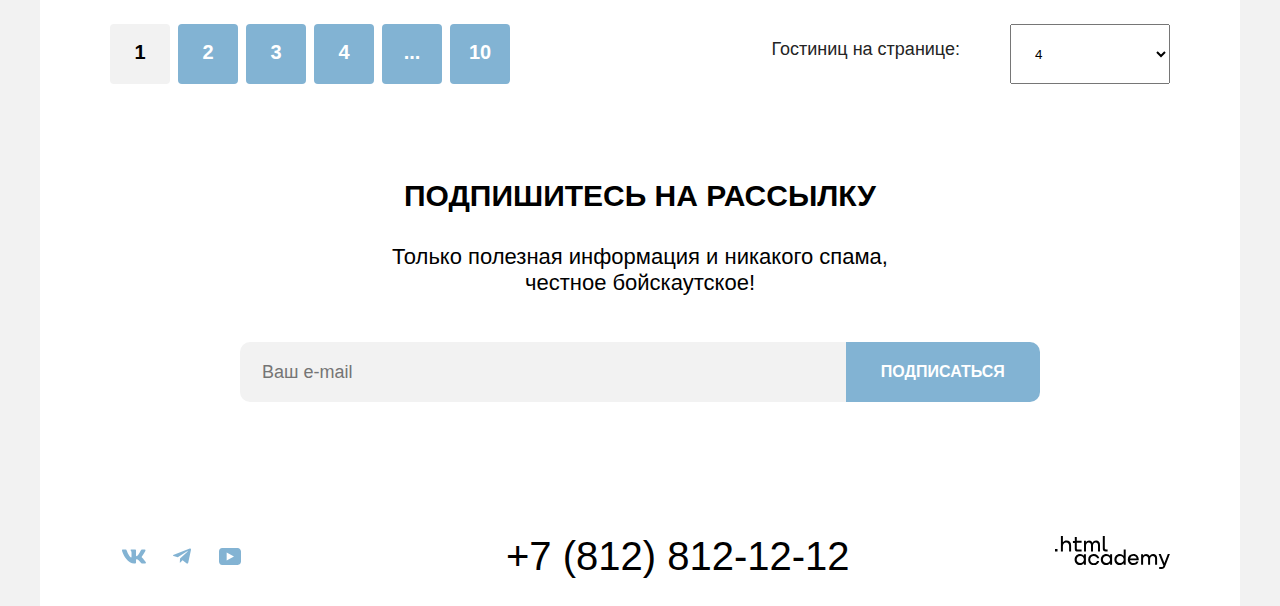
==== commit 5629abae: "Исправляет ошибки" ====
--- a/catalog.html
+++ b/catalog.html
@@ -142,14 +142,14 @@
             <ul class="catalog-filter-list-price">
               <li class="catalog-filter-item">
                 <label>
-                  <input class="range-input" type="namber" value="0">
+                  <input class="range-input" type="number" value="0">
                   <span>от</span>
                 </label>
               </li>
 
               <li class="catalog-filter-item">
                 <label>
-                  <input class="range-input" type="namber" value="900">
+                  <input class="range-input" type="number" value="900">
                   <span>до</span>
                 </label>
               </li>
@@ -207,10 +207,10 @@
                 <a class="hotel-card-button button" href="#"> Подробнее </a>
                 <button class="button" type="submit"> В избранное </button>
                 <ul class="star">
-                  <li class="single-star"><img src="images/star.svg"></li>
-                  <li class="single-star"><img src="images/star.svg"></li>
-                  <li class="single-star"><img src="images/star.svg"></li>
-                  <li ><img src="images/star.svg"></li>
+                  <li class="single-star"><img src="images/star.svg" alt="звезда"></li>
+                  <li class="single-star"><img src="images/star.svg" alt="звезда"></li>
+                  <li class="single-star"><img src="images/star.svg" alt="звезда"></li>
+                  <li ><img src="images/star.svg" alt="звезда"></li>
                 </ul>
                 <span class="rating ">Рейтинг:8,5</span>
               </div>
@@ -229,10 +229,10 @@
                 <a class="hotel-card-button button" href="#">Подробнее</a>
                 <button class="button" type="submit">В избранном</button>
                 <ul class="star">
-                  <li class="single-star"><img src="images/star.svg"></li>
-                  <li class="single-star"><img src="images/star.svg"></li>
-                  <li class="single-star"><img src="images/star.svg"></li>
-                  <li ><img src="images/star.svg"></li>
+                  <li class="single-star"><img src="images/star.svg" alt="звезда"></li>
+                  <li class="single-star"><img src="images/star.svg" alt="звезда"></li>
+                  <li class="single-star"><img src="images/star.svg" alt="звезда"></li>
+                  <li ><img src="images/star.svg" alt="звезда"></li>
                 </ul>
                 <span class="rating">Рейтинг:9,2</span>
               </div>
@@ -251,9 +251,9 @@
                 <a class="hotel-card-button button" href="#">Подробнее</a>
                 <button class="button" type="submit">В избранное</button>
                 <ul class="star">
-                  <li class="single-star"><img src="images/star.svg"></li>
-                  <li class="single-star"><img src="images/star.svg"></li>
-                  <li ><img src="images/star.svg"></li>
+                  <li class="single-star"><img src="images/star.svg" alt="звезда"></li>
+                  <li class="single-star"><img src="images/star.svg" alt="звезда"></li>
+                  <li ><img src="images/star.svg" alt="звезда"></li>
                 </ul>
                 <span class="rating">Рейтинг:6,9</span>
               </div>
@@ -272,8 +272,8 @@
                 <a class="hotel-card-button button" href="#">Подробнее</a>
                 <button class="button" type="submit">В избранное</button>
                 <ul class="star">
-                  <li class="single-star"><img src="images/star.svg"></li>
-                  <li ><img src="images/star.svg"></li>
+                  <li class="single-star"><img src="images/star.svg" alt="звезда"></li>
+                  <li ><img src="images/star.svg" alt="звезда"></li>
                 </ul>
                 <span class="rating">Рейтинг:5,0</span>
               </div>
@@ -305,7 +305,7 @@
 
           <label class="label-select-control" for="choice">Гостиниц на странице:</label>
           <select class="select-control" aria-label="Колличество гостиниц на странице">
-            <option value="four" name="choice"> 4 </option>
+            <option value="four" id="choice"> 4 </option>
           </select>
         </div>
       </section>
@@ -318,7 +318,6 @@
           Только полезная информация и никакого спама,<br> честное бойскаутское!
         </p>
         <form class="newsletter-form" action="https://echo.htmlacademy.ru/" method="post">
-          <label class="visually-hidden" for="newsletter-email">Email</label>
           <input class="field" type="email" name="newsletter-email" placeholder="Ваш e-mail">
           <button class="button newsletter-button" type="button" >подписаться</button>
         </form>
--- a/styles/styles.css
+++ b/styles/styles.css
@@ -74,6 +74,30 @@
   margin-left: 187px;
 }
 
+.navigation-link-current{
+  position: relative;
+}
+
+.navigation-link-current::before {
+  position: absolute;
+  right: 0;
+  bottom: -3px;
+  left: 0;
+  height: 4px;
+  background-color: #756257;
+  content: "";
+  z-index: 2;
+}
+
+.navigation ul:nth-child(2) .navigation-item{
+  margin-top: 20px;
+  margin-right: 34px;
+}
+
+.navigation-item{
+  display: flex;
+}
+
 .navigation-user .navigation-item:nth-child(1) .navigation-link{
   background-image: url('../images/search.svg');
   background-repeat: no-repeat;
@@ -106,6 +130,7 @@
 
 .logo{
   position:absolute;
+  z-index: 1;
 }
 
 .navigation-logo{
@@ -119,8 +144,7 @@
 
 .navigation-link{
   display: block;
-  padding-right:34px;
-  padding-top: 20px;
+
 }
 
 .navigation-user{
@@ -162,14 +186,16 @@
   height: 485px;
   background-size: 100% auto;
   background-repeat: no-repeat;
-}
-
-.decoration{
-  background-image:url('../images/Vektor.svg') ;
+  position: relative;
+}
+
+.main-header-image::before{
+  content:url('../images/Vektor.svg') ;
   width: 1200px;
   height: 57px;
   position: absolute;
-  bottom: 75px;
+  bottom: 0px;
+  left: 0px;
 }
 
 .main-logo{
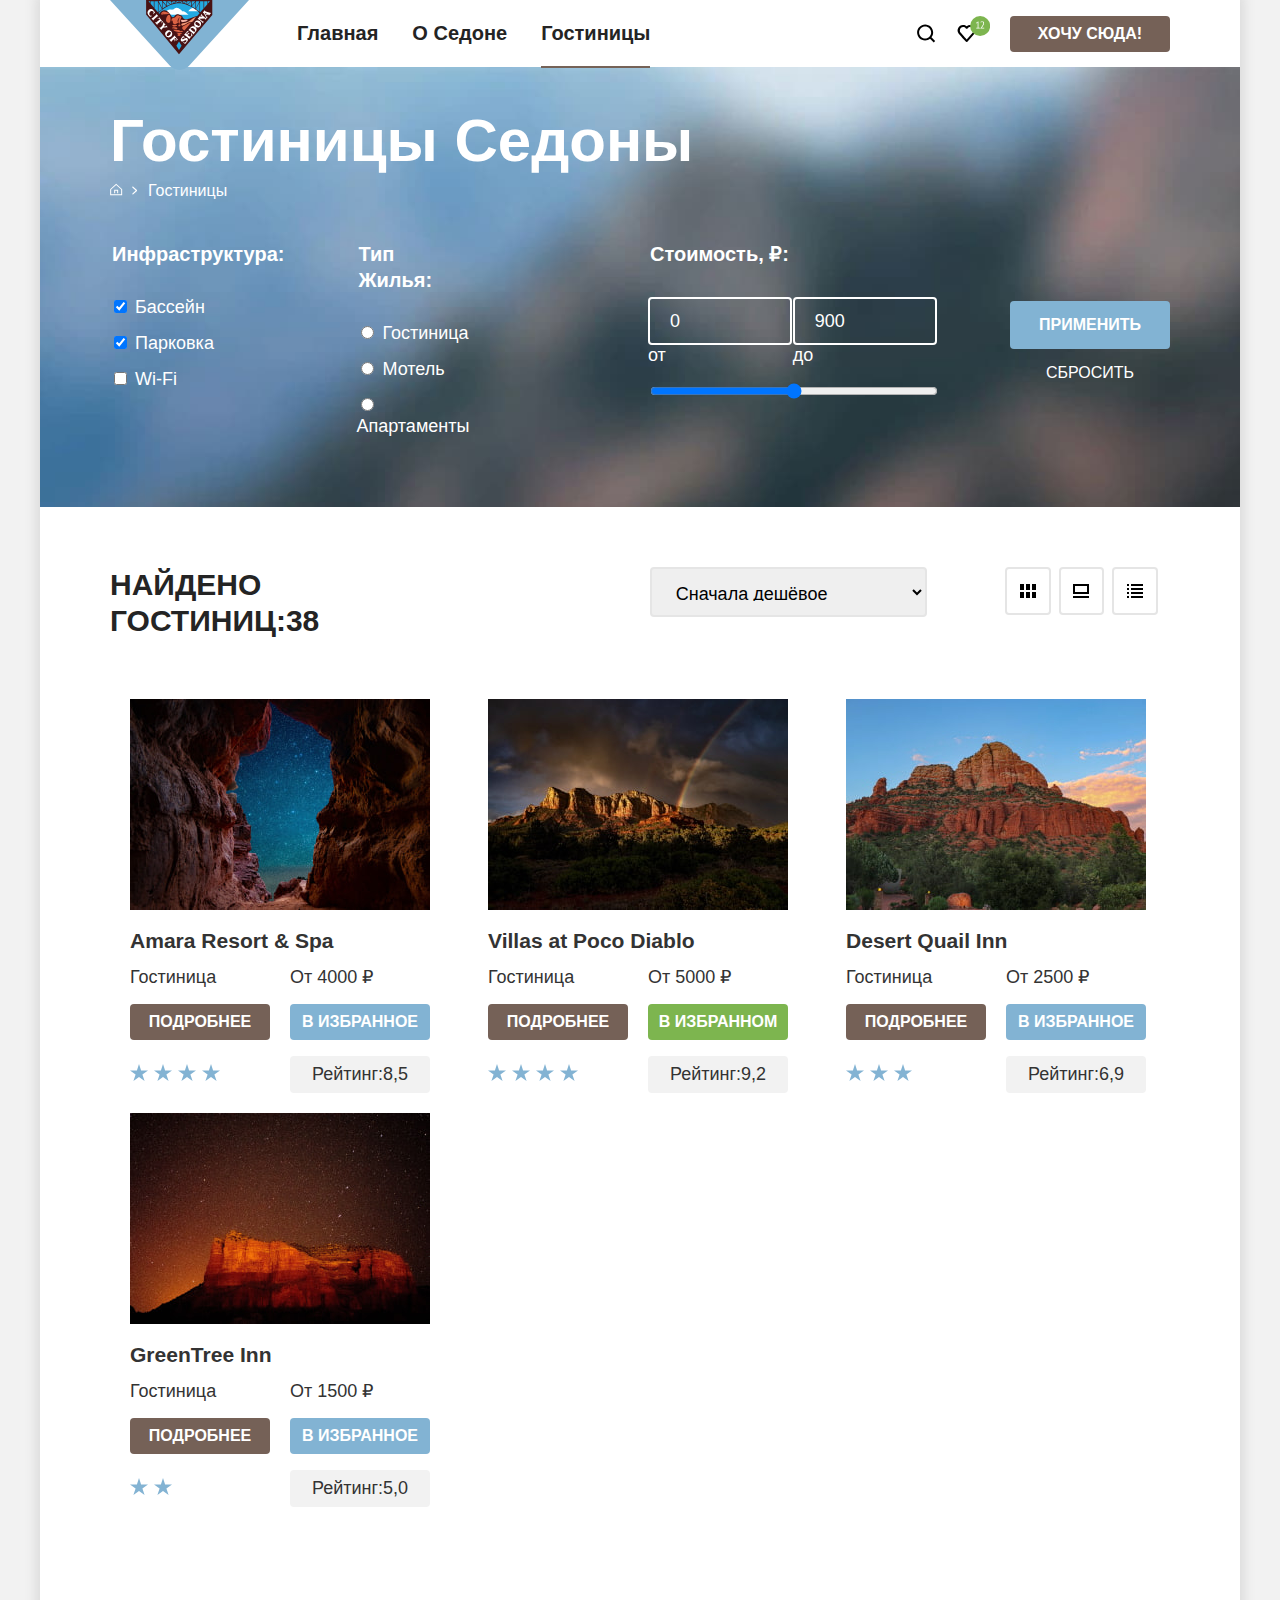
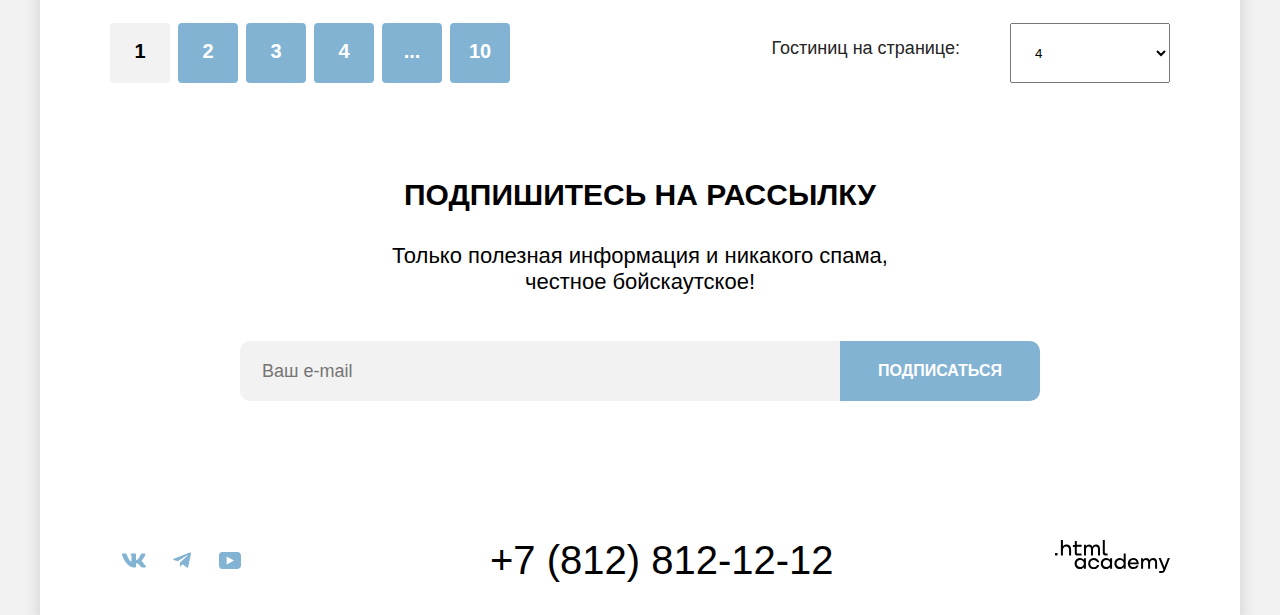
==== commit 95831e70: "добавляет тени и хлебные крошки" ====
--- a/catalog.html
+++ b/catalog.html
@@ -4,6 +4,7 @@
     <meta charset="utf-8">
     <title>Каталог</title>
     <link rel="stylesheet" href="styles/styles.css">
+    <link rel="icon" href="./favicon.ico/favicon.png">
   </head>
   <body>
     <div class="container">
@@ -12,12 +13,12 @@
         <ul class="navigation-list navigation-logo">
           <li class="navigation-item">
             <a  class="logo" href="index.html">
-              <img src="images/logo/logo.sedona.svg" width="139"  height="70" alt="Логотип города Седона">
+              <img src="./images/logo/logo.sedona.svg" width="139"  height="70" alt="Логотип города Седона">
             </a>
           </li>
         </ul>
 
-        <ul class="navigation-list">
+        <ul class="navigation-list navigation-list-item ">
           <li class="navigation-item">
             <a  class="navigation-link" href="index.html">
               Главная
@@ -37,21 +38,21 @@
 
         <ul class="navigation-list navigation-user">
           <li class="navigation-item">
-            <a  class="navigation-link">
+            <a  class="navigation-link navigation-search">
               <span class="visually-hidden">
                 Поиск
               </span>
             </a>
           </li>
           <li class="navigation-item">
-            <a  class="navigation-link">
+            <a  class="navigation-link navigation-favorites">
               <span class="visually-hidden">
                 Избранное
               </span>
             </a>
           </li>
           <li class="navigation-item">
-            <a  class="button navigation-link">
+            <a  class="button navigation-link navigation-button">
               Хочу сюда!
             </a>
           </li>
@@ -69,6 +70,9 @@
           <ul class="breadcrumbs">
           <li class="breadcrumbs-item">
             <a class="breadcrumbs-link" href="index.html">
+              <svg width="13" height="13" viewBox="0 0 13 13"  xmlns="http://www.w3.org/2000/svg">
+                <path fill-rule="evenodd" clip-rule="evenodd" d="M0.162109 6.1499L6.16211 0.649902L12.1621 6.1499V12.3499H0.162109V6.1499ZM1.16211 6.5499V11.3499H11.1621V6.5499L6.16211 2.0499L1.16211 6.5499ZM5.16211 10.3499H4.16211V6.84985H8.16211V10.3499H7.16211V7.84985H5.16211V10.3499Z" />
+              </svg>
               <span class="visually-hidden">
                  Главная
               </span>
@@ -157,7 +161,7 @@
 
             <div>
               <label class="control">
-                <input class="control-input-price" type="range" name="price" min="0" max="9000" value="#">
+                <input class="control-input-price" type="range" name="price" min="0" max="9000" >
               </label>
             </div>
 
@@ -207,10 +211,10 @@
                 <a class="hotel-card-button button" href="#"> Подробнее </a>
                 <button class="button" type="submit"> В избранное </button>
                 <ul class="star">
-                  <li class="single-star"><img src="images/star.svg" alt="звезда"></li>
-                  <li class="single-star"><img src="images/star.svg" alt="звезда"></li>
-                  <li class="single-star"><img src="images/star.svg" alt="звезда"></li>
-                  <li ><img src="images/star.svg" alt="звезда"></li>
+                  <li class="single-star"><img src="images/star.svg" width="18" height="17" alt="звезда"></li>
+                  <li class="single-star"><img src="images/star.svg" width="18" height="17" alt="звезда"></li>
+                  <li class="single-star"><img src="images/star.svg" width="18" height="17" alt="звезда"></li>
+                  <li ><img src="images/star.svg" width="18" height="17" alt="звезда"></li>
                 </ul>
                 <span class="rating ">Рейтинг:8,5</span>
               </div>
@@ -229,10 +233,10 @@
                 <a class="hotel-card-button button" href="#">Подробнее</a>
                 <button class="button" type="submit">В избранном</button>
                 <ul class="star">
-                  <li class="single-star"><img src="images/star.svg" alt="звезда"></li>
-                  <li class="single-star"><img src="images/star.svg" alt="звезда"></li>
-                  <li class="single-star"><img src="images/star.svg" alt="звезда"></li>
-                  <li ><img src="images/star.svg" alt="звезда"></li>
+                  <li class="single-star"><img src="images/star.svg" width="18" height="17" alt="звезда"></li>
+                  <li class="single-star"><img src="images/star.svg" width="18" height="17" alt="звезда"></li>
+                  <li class="single-star"><img src="images/star.svg" width="18" height="17" alt="звезда"></li>
+                  <li ><img src="images/star.svg" width="18" height="17" alt="звезда"></li>
                 </ul>
                 <span class="rating">Рейтинг:9,2</span>
               </div>
@@ -251,9 +255,9 @@
                 <a class="hotel-card-button button" href="#">Подробнее</a>
                 <button class="button" type="submit">В избранное</button>
                 <ul class="star">
-                  <li class="single-star"><img src="images/star.svg" alt="звезда"></li>
-                  <li class="single-star"><img src="images/star.svg" alt="звезда"></li>
-                  <li ><img src="images/star.svg" alt="звезда"></li>
+                  <li class="single-star"><img src="images/star.svg" width="18" height="17" alt="звезда"></li>
+                  <li class="single-star"><img src="images/star.svg" width="18" height="17" alt="звезда"></li>
+                  <li ><img src="images/star.svg" width="18" height="17" alt="звезда"></li>
                 </ul>
                 <span class="rating">Рейтинг:6,9</span>
               </div>
@@ -272,8 +276,8 @@
                 <a class="hotel-card-button button" href="#">Подробнее</a>
                 <button class="button" type="submit">В избранное</button>
                 <ul class="star">
-                  <li class="single-star"><img src="images/star.svg" alt="звезда"></li>
-                  <li ><img src="images/star.svg" alt="звезда"></li>
+                  <li class="single-star"><img src="images/star.svg" width="18" height="17" alt="звезда"></li>
+                  <li ><img src="images/star.svg" width="18" height="17" alt="звезда"></li>
                 </ul>
                 <span class="rating">Рейтинг:5,0</span>
               </div>
--- a/styles/styles.css
+++ b/styles/styles.css
@@ -45,6 +45,7 @@
   margin:0 auto;
   width: 1200px;
   background-color: #ffffff;
+  box-shadow: 0 0 10px 5px rgba(221, 221, 221, 1);
 }
 
 .main-container{
@@ -81,15 +82,15 @@
 .navigation-link-current::before {
   position: absolute;
   right: 0;
-  bottom: -3px;
+  bottom: -1px;
   left: 0;
-  height: 4px;
+  height: 2px;
   background-color: #756257;
   content: "";
   z-index: 2;
 }
 
-.navigation ul:nth-child(2) .navigation-item{
+.navigation-list-item .navigation-item{
   margin-top: 20px;
   margin-right: 34px;
 }
@@ -98,14 +99,14 @@
   display: flex;
 }
 
-.navigation-user .navigation-item:nth-child(1) .navigation-link{
+.navigation-user .navigation-search{
   background-image: url('../images/search.svg');
   background-repeat: no-repeat;
   background-position: center;
-  padding: 24px 12px;
-}
-
-.navigation-user .navigation-item:nth-child(2) .navigation-link{
+  padding: 24px 11px;
+}
+
+.navigation-user .navigation-favorites{
   background-image: url('../images/favourites.svg');
   background-repeat: no-repeat;
   background-position: center;
@@ -118,7 +119,7 @@
   margin-left: 20px;
 }
 
-.navigation-user .navigation-item:nth-child(3) .navigation-link{
+.navigation-user .navigation-button{
   box-sizing: border-box;
   padding: 8px 14px;
   background: #756157;
@@ -154,15 +155,19 @@
 }
 
 .navigation-user .navigation-link{
-  min-width: 20px;
-  min-height: 20px;
-}
-
-.navigation-user .navigation-item .button:hover{
+  min-width: 19px;
+  min-height: 19px;
+}
+
+.navigation-user .navigation-button:hover{
   background-color: #615048;
 }
 
-.navigation-user .navigation-item .button:active{
+.navigation-user .navigation-button:focus{
+  background-color: #615048;
+}
+
+.navigation-user .navigation-button:active{
   background-color:  #756157;
   color: rgba(255, 255, 255, 0.3);
 }
@@ -184,6 +189,7 @@
 .main-header-image{
   background-image: url('../images/index-background.jpg');
   height: 485px;
+  background-color: #000000;
   background-size: 100% auto;
   background-repeat: no-repeat;
   position: relative;
@@ -207,12 +213,13 @@
   font-weight: 700;
   font-size: 30px;
   line-height: 36px;
-  margin: 63px 290px 30px;
+  margin: 63px 290px 31px;
 
 }
 
 .main-header-text p{
   margin-bottom: 90px;
+  font-size: 22px;
 }
 
 .advantages-list{
@@ -226,6 +233,13 @@
   font-weight: 700;
   font-size: 24px;
   line-height: 28px;
+  margin: 0;
+  margin-bottom: 30px;
+}
+
+.advantages-description{
+  margin: 0;
+  margin-top: 30px;
 }
 
 .advantages-item{
@@ -239,6 +253,8 @@
   font-weight: 700;
   font-size: 24px;
   line-height: 28px;
+  margin-bottom: 30px;
+  margin-top: 30px;
 }
 
 .advantages-block{
@@ -246,6 +262,7 @@
   background: #82B3D3;
   color: #ffffff;
   padding:92px 85px;
+  box-sizing: border-box;
 }
 
 .advantages-block h3{
@@ -255,6 +272,7 @@
 
 .advantages-block p{
   margin-bottom: 0;
+  margin-top: 30px;
 }
 
 .convenience{
@@ -265,7 +283,9 @@
 
 .convenience-item{
   width: 400px;
+  height: 384px;
   padding:80px 85px;
+  box-sizing: border-box;
 }
 
 .convenience-item:not(:nth-child(2)){
@@ -274,7 +294,9 @@
 
 .advantages-item-block{
   width: 400px;
+  height: 384px;
   padding: 102px 85px;
+  box-sizing: border-box;
 }
 
 .advantages-item-block{
@@ -297,6 +319,12 @@
   font-weight: 700;
   font-size: 30px;
   line-height: 36px;
+}
+
+.hotel-search p{
+  margin: 0;
+  margin-bottom: 56px;
+  margin-top: 29px;
 }
 
 .hotel-search .button-hotel-search{
@@ -313,6 +341,10 @@
 }
 
 .button-hotel-search:hover{
+  background-color: #615048;
+}
+
+.button-hotel-search:focus{
   background-color: #615048;
 }
 
@@ -377,6 +409,10 @@
   background-color: #68A2CA;
 }
 
+.newsletter-button:focus{
+  background-color: #68A2CA;
+}
+
 .newsletter-button:active{
   color: rgba(255, 255, 255, 0.3);
   background: #82B3D3;
@@ -390,7 +426,7 @@
 
 .page-footer-container{
   display: flex;
-  padding: 40px 70px 30px ;
+  padding: 45px 70px 35px ;
 }
 
 .footer-social-list{
@@ -400,7 +436,7 @@
   padding: 0;
   width: 160px;
   list-style-type: none;
-  margin-right: 236px;
+  margin-right: 220px;
 }
 
 .footer-social-item{
@@ -466,6 +502,10 @@
   color: #756157;
 }
 
+.footer-contacts-phone:focus{
+  color: #756157;
+}
+
 .footer-contacts-phone:active{
   color: rgba(117, 97, 87, 0.3);
 }
@@ -479,9 +519,198 @@
   fill: #756157;
 }
 
+.logo-html:focus{
+  fill: #756157;
+}
+
 .logo-html:active{
   fill: rgba(117, 97, 87, 0.3);
 }
+
+/*Модальное окно*/
+
+.modal-container {
+  position: fixed;
+  top: 0;
+  left: 0;
+  display: flex;
+  width: 100%;
+  height: 100%;
+  background-color:  rgba(242, 242, 242, 0.8);
+  z-index: 3;
+}
+
+.modal {
+  position: relative;
+  margin: auto;
+  padding: 62px 70px;
+  background-color: #ffffff;
+  border-radius: 30px;
+}
+
+.modal-title {
+  margin: 0;
+  margin-bottom: 63px;
+  font-family: "PT Sans", sans-serif;
+  font-size: 30px;
+  line-height: 36px;
+  font-weight: 700;
+  color: #000000;
+  text-transform: uppercase;
+}
+
+
+.modal-close-button {
+  position: absolute;
+  padding: 0;
+  top: 54px;
+  right: 70px;
+  width: 53px;
+  height: 53px;
+  background-color: #F2F2F2;
+  border-radius: 50%;
+  border: none;
+  fill:#000000;
+  background-repeat: no-repeat;
+  background-position: center;
+  cursor: pointer;
+}
+
+.modal-close-button:hover{
+  background-color: #E6E6E6;
+}
+
+.modal-close-button:focus{
+  background-color: #E6E6E6;
+  border: 3px solid #83B3D3;;
+}
+
+.modal-close-button:active{
+  background-color: #E6E6E6;
+  fill: rgba(0,0,0,0.3)
+}
+
+.auth-form{
+  display: grid;
+  row-gap: 40px;
+  width: 575px;
+  height: 230px;
+  grid-template-columns: 143px 143px 143px 143px;
+  grid-template-rows: 50px 50px 50px ;
+  margin-bottom: 40px;
+}
+
+.field-group{
+
+  margin: 0;
+}
+
+.field-title{
+  font-family: 'PT Sans';
+  font-weight: 700;
+  font-size: 20px;
+  line-height: 26px;
+  text-transform: capitalize;
+  color: #000000;
+  align-self: center;
+}
+
+.auth-form .field-title:last-of-type{
+  justify-self: center;
+}
+
+.field{
+  position: relative;
+  background-color: #F2F2F2;
+  box-sizing: border-box;
+}
+
+.field::-webkit-outer-spin-button,
+.field::-webkit-inner-spin-button{
+  -webkit-appearance: none;
+}
+
+.field:hover{
+  background-color: #E6E6E6;
+}
+
+.field:focus{
+  border: 3px solid #83B3D3;
+  background-color: #E6E6E6;
+}
+
+.field:active{
+  border: 2px solid #000000;
+  background-color: #FFFFFF;
+}
+
+.field-date{
+  width: 420px;
+  height: 50px;
+  padding: 14px 19px;
+  grid-column: 2/5;
+  border-radius: 4px;
+}
+
+.field-date::before{
+  position: absolute;
+  content: "";
+  background-image: url(../images/calendar.svg) ;
+  width: 15px;
+  height: 15px;
+  right: 18px;
+  top:18px;
+}
+
+.field-adults{
+  width: 133px;
+  grid-column: 2/3;
+  grid-row: 3/-2;
+  padding: 0;
+  text-align: center;
+  border-radius: 4px;
+}
+
+.field-children{
+  width: 133px;
+  grid-column: 4/5;
+  padding: 0;
+  text-align: center;
+  border-radius: 4px;
+}
+
+ .modal-search-button{
+  width: 575px;
+  height: 60px;
+  background-color: #83B3D3;
+  color: #FFFFFF;
+  font-family: "PT Sans", sans-serif;
+  font-weight: 700;
+  line-height: 36px;
+  font-size: 20px;
+  border-radius:10px ;
+  border: none;
+  text-transform: uppercase;
+}
+
+.modal-search-button:hover{
+  background: #68A2CA;
+}
+
+.modal-search-button:focus{
+  background: #68A2CA;
+  border: 3px solid #756257;
+}
+
+.modal-search-button:active{
+  background: #68A2CA;
+  color:rgba(255, 255, 255, 0.3)
+}
+
+.modal-container-close{
+  display: none;
+}
+
 
 /*Каталог*/
 .catalog-hotel{
@@ -515,19 +744,44 @@
   color:#FFFFFF;
   min-width:12px;
   min-height: 12px;
-}
-
+  fill:#FFFFFF;
+}
+
+.breadcrumbs-link:hover{
+  color: rgba(255, 255, 255, 0.6);
+  fill: rgba(255, 255, 255, 0.6);
+}
+
+.breadcrumbs-link:focus{
+  color:#FFFFFF;
+  fill: #FFFFFF;
+}
+
+.breadcrumbs-link:active{
+  color: rgba(255, 255, 255, 0.3);
+  fill: rgba(255, 255, 255, 0.3);
+}
 
 .breadcrumbs-item{
   display: flex;
 }
 
 .breadcrumbs li:nth-child(1) {
-  background-image: url('../images/breadcrubs-house.svg');
+  position: relative;
   text-decoration: none;
   background-repeat: no-repeat;
   background-position: center;
-  margin-right: 10px;
+  margin-right: 25px;
+}
+
+.breadcrumbs li:nth-child(1)::before{
+  position: absolute;
+  content: "";
+  width: 5px;
+  height: 9px;
+  background-image: url(../images/breadcrumbs-arrow.svg) ;
+  left: 22px;
+  bottom: 6px;
 }
 
 .hotel-filter{
@@ -579,6 +833,10 @@
 }
 
 .catalog-filter-button .button:nth-child(1):hover{
+  background: #68A2CA;
+}
+
+.catalog-filter-button .button:nth-child(1):focus{
   background: #68A2CA;
 }
 
@@ -826,6 +1084,10 @@
   background: #615048;
 }
 
+.hotel-card-button:focus{
+  background: #615048;
+}
+
 .hotel-card-button:active{
   background: #756157;
   color: rgba(255, 255, 255, 0.3);
@@ -836,6 +1098,10 @@
 }
 
 .hotel-card:nth-child(2) .button:nth-of-type(1):hover{
+  background: #6C9E42;
+}
+
+.hotel-card:nth-child(2) .button:nth-of-type(1):focus{
   background: #6C9E42;
 }
 
@@ -850,11 +1116,15 @@
   margin-bottom: 16px;
 }
 
-.hotel-list .hotel-card button:hover{
+.hotel-list  button:hover{
   background: #68A2CA;
 }
 
-.hotel-list .hotel-card button:active{
+.hotel-list button:focus{
+  background: #68A2CA;
+}
+
+.hotel-list  button:active{
   background: #82B3D3;
   color: rgba(255, 255, 255, 0.3);
 }
@@ -963,7 +1233,7 @@
   text-align: center;
 }
 
-.catalog-newsletter .newsletter-form .field{
+.catalog-newsletter  .field{
   background-color:#F2F2F2 ;
 }
 
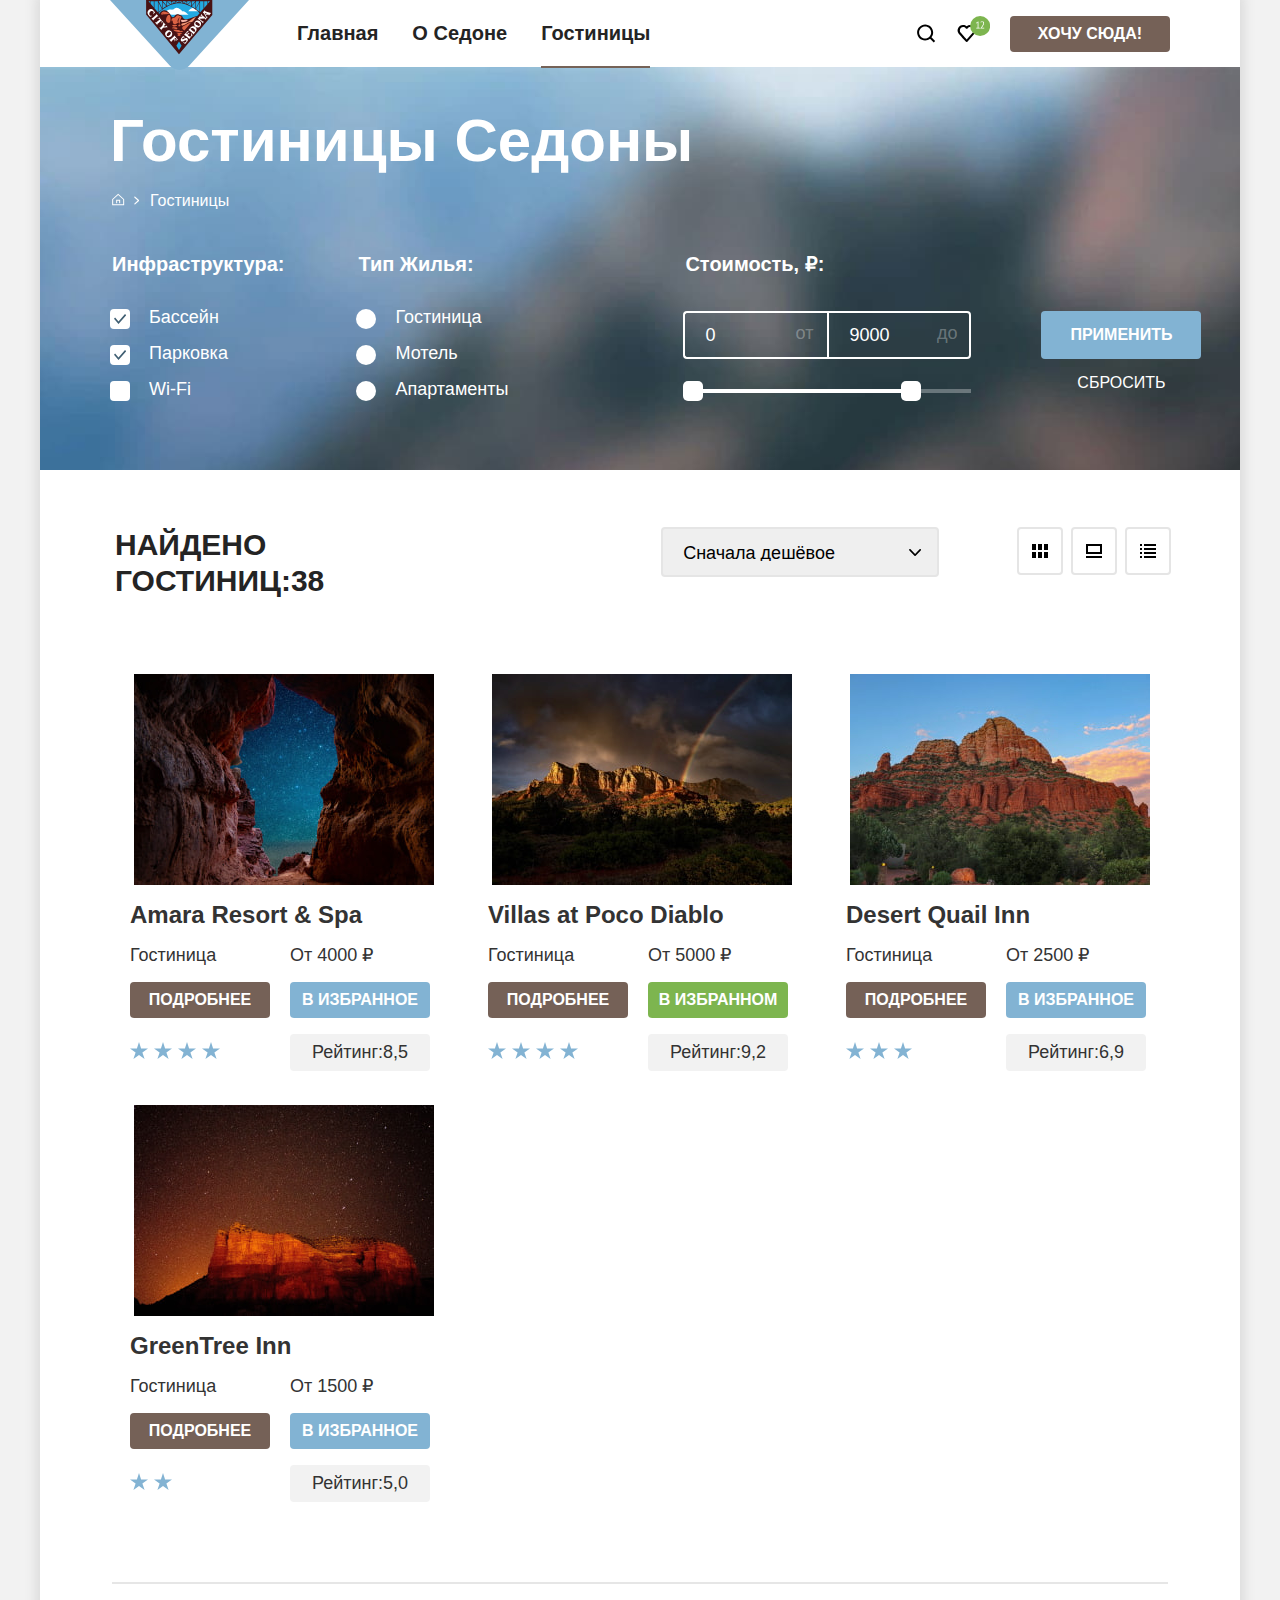
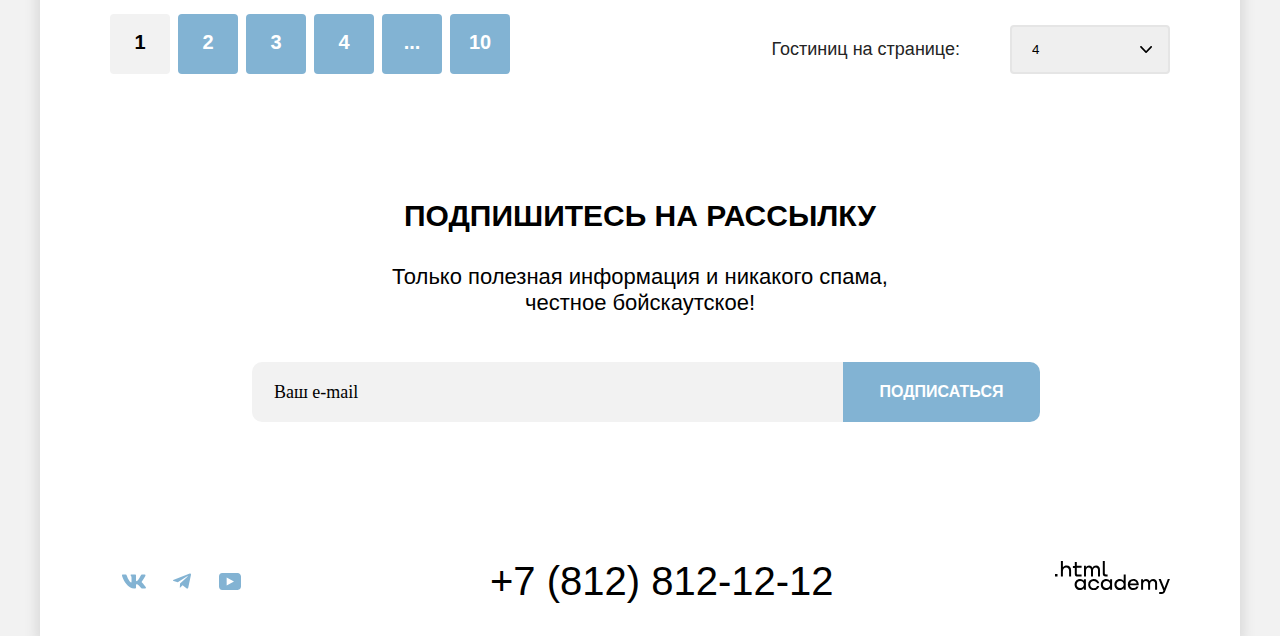
==== commit 6ea0a18b: "Merge pull request #13 from Elisaroom/master" ====
--- a/catalog.html
+++ b/catalog.html
@@ -92,22 +92,25 @@
             <ul class="catalog-filter-list">
               <li class="catalog-filter-item">
                 <label class="control">
-                  <input class="control-input" type="checkbox" name="swimming-pool" checked>
-                    Бассейн
-                </label>
-              </li>
-
-              <li class="catalog-filter-item">
-                <label class="control">
-                  <input class="control-input" type="checkbox" name="parking-space" checked>
-                    Парковка
-                </label>
-              </li>
-
-              <li class="catalog-filter-item">
-                <label class="control">
-                  <input class="control-input" type="checkbox" name="wi-fi">
-                  Wi-Fi
+                  <input class="visually-hidden control-input" type="checkbox" name="swimming-pool" checked>
+                    <span class="control-mark"></span>
+                    <span class="control-label">Бассейн</span>
+                </label>
+              </li>
+
+              <li class="catalog-filter-item">
+                <label class="control">
+                  <input class="visually-hidden control-input" type="checkbox" name="parking-space" checked>
+                    <span class="control-mark"></span>
+                    <span class="control-label">Парковка</span>
+                </label>
+              </li>
+
+              <li class="catalog-filter-item">
+                <label class="control">
+                  <input class="visually-hidden control-input" type="checkbox" name="wi-fi">
+                  <span class="control-mark"></span>
+                  <span class="control-label"> Wi-Fi</span>
                 </label>
               </li>
             </ul>
@@ -119,22 +122,25 @@
             <ul class="catalog-filter-list">
               <li class="catalog-filter-item">
                 <label class="control">
-                  <input class="control-input" type="radio" name="type-house-group" value="hotel">
-                  Гостиница
-                </label>
-              </li>
-
-              <li class="catalog-filter-item">
-                <label class="control">
-                  <input class="control-input" type="radio" name="type-house-group" value="motel">
-                  Мотель
-                </label>
-              </li>
-
-              <li class="catalog-filter-item">
-                <label class="control">
-                  <input class="control-input" type="radio" name="type-house-group" value="apartments">
-                  Апартаменты
+                  <input class="visually-hidden control-input" type="radio" name="type-house-group" value="hotel">
+                  <span class="control-mark-hotel"></span>
+                  <span class="control-label"> Гостиница</span>
+                </label>
+              </li>
+
+              <li class="catalog-filter-item">
+                <label class="control">
+                  <input class="visually-hidden control-input" type="radio" name="type-house-group" value="motel">
+                  <span class="control-mark-hotel"></span>
+                  <span class="control-label"> Мотель</span>
+                </label>
+              </li>
+
+              <li class="catalog-filter-item">
+                <label class="control">
+                  <input class="visually-hidden control-input" type="radio" name="type-house-group" value="apartments">
+                  <span class="control-mark-hotel"></span>
+                  <span class="control-label">Апартаменты</span>
                 </label>
               </li>
             </ul>
@@ -144,25 +150,26 @@
             <legend class="catalog-filter-title">Стоимость, ₽:</legend>
 
             <ul class="catalog-filter-list-price">
+              <li class="catalog-filter-item-price">
+                <label >
+                  <input class="range-input input-price-left" type="number" value="0">
+                  <span>от</span>
+                </label>
+              </li>
+
               <li class="catalog-filter-item">
                 <label>
-                  <input class="range-input" type="number" value="0">
-                  <span>от</span>
-                </label>
-              </li>
-
-              <li class="catalog-filter-item">
-                <label>
-                  <input class="range-input" type="number" value="900">
+                  <input class="range-input input-price-right" type="number" value="9000">
                   <span>до</span>
                 </label>
               </li>
             </ul>
 
-            <div>
-              <label class="control">
-                <input class="control-input-price" type="range" name="price" min="0" max="9000" >
-              </label>
+            <div class="range-scale">
+              <div class="range-bar">
+                <button class="range-toggle toggle-min" type="button"></button>
+                <button class="range-toggle toggle-max" type="button"></button>
+              </div>
             </div>
 
           </fieldset>
--- a/styles/styles.css
+++ b/styles/styles.css
@@ -590,8 +590,14 @@
   fill: rgba(0,0,0,0.3)
 }
 
-.auth-form{
+.modal-content{
+  width: 575px;
+}
+
+.field-auth-form{
+  position: relative;
   display: grid;
+  padding: 0;
   row-gap: 40px;
   width: 575px;
   height: 230px;
@@ -600,8 +606,29 @@
   margin-bottom: 40px;
 }
 
+.field-auth-form .field-list:nth-child(1){
+  grid-column: 1/5 ;
+}
+
+.field-auth-form .field-list:nth-child(2){
+  grid-column: 1/5;
+}
+
+.field-auth-form .field-list:nth-child(3){
+  grid-column: 1/3;
+}
+
+.field-auth-form .field-list:nth-child(4){
+  grid-column: 3/5;
+}
+
+.field-list{
+  display: grid;
+  grid-template-columns: 143px 429px;
+  grid-template-rows: 50px;
+}
+
 .field-group{
-
   margin: 0;
 }
 
@@ -613,16 +640,44 @@
   text-transform: capitalize;
   color: #000000;
   align-self: center;
-}
-
-.auth-form .field-title:last-of-type{
+  grid-column: 1/2;
+}
+
+.field-list:last-of-type .field-title{
   justify-self: center;
+}
+
+.field-auth-form:before{
+  position: absolute;
+  content: "Мы не можем отправить вас в прошлое.";
+  color: #FF5757;
+  font-family: 'PT Sans';
+  font-style: normal;
+  font-weight: 400;
+  font-size: 16px;
+  line-height: 21px;
+  left: 155px;
+  bottom: 150px;
+}
+
+.field-auth-form:after{
+  position: absolute;
+  content: "На эти даты есть свободные номера. Пока есть.";
+  color: #333333;
+  font-family: 'PT Sans';
+  font-style: normal;
+  font-weight: 400;
+  font-size: 16px;
+  line-height: 21px;
+  left: 155px;
+  bottom: 60px;
 }
 
 .field{
   position: relative;
   background-color: #F2F2F2;
   box-sizing: border-box;
+  margin-left: 12px;
 }
 
 .field::-webkit-outer-spin-button,
@@ -630,6 +685,13 @@
   -webkit-appearance: none;
 }
 
+.field::placeholder{
+  font-family: 'PT Sans';
+  font-style: normal;
+  font-weight: 400;
+  color: #000000;
+}
+
 .field:hover{
   background-color: #E6E6E6;
 }
@@ -645,38 +707,74 @@
 }
 
 .field-date{
+  position: relative;
   width: 420px;
   height: 50px;
   padding: 14px 19px;
-  grid-column: 2/5;
+  grid-column: 2/3;
   border-radius: 4px;
-}
-
-.field-date::before{
-  position: absolute;
-  content: "";
   background-image: url(../images/calendar.svg) ;
-  width: 15px;
-  height: 15px;
-  right: 18px;
-  top:18px;
-}
-
-.field-adults{
+  background-repeat: no-repeat;
+  background-position: right 19px center;
+}
+
+.field-adults,
+.field-children{
   width: 133px;
   grid-column: 2/3;
-  grid-row: 3/-2;
   padding: 0;
   text-align: center;
   border-radius: 4px;
 }
 
-.field-children{
-  width: 133px;
-  grid-column: 4/5;
-  padding: 0;
-  text-align: center;
+.field-list-adult,
+.field-list-children{
+  position: relative;
+}
+
+.field-list-children .field-title{
+  margin-left: 20px;
+}
+
+.field-minus{
+  position: absolute;
+  content:"";
+  top: 18px;
+  left: 172px;
+  border: none;
+  padding: 0;
+  fill: rgba(0, 0, 0, 0.6);
+}
+
+.minus{
+  padding-bottom: 5px;
+}
+
+.field-plus{
+  position: absolute;
+  content:"";
+  top: 18px;
+  left: 257px;
+  border: none;
+  padding: 0;
+  fill: rgba(0, 0, 0, 0.6);
+}
+
+.field-minus:hover,
+.field-plus:hover{
+  fill: #000000;
+}
+
+.field-minus:focus,
+.field-plus:focus{
+  fill: #000000;
+  border: 3px solid #83B3D3;
   border-radius: 4px;
+}
+
+.field-minus:active,
+.field-plus:active{
+  fill: rgba(0, 0, 0, 0.3);
 }
 
  .modal-search-button{
@@ -720,6 +818,8 @@
   background-repeat: no-repeat;
   background-size: 100% auto;
   padding: 35px 70px 70px 70px;
+  box-sizing: border-box;
+  height: 403px;
 }
 
 .inner-header-title{
@@ -727,6 +827,7 @@
   font-size: 60px;
   line-height: 78px;
   margin: 0;
+  margin-bottom: 10px;
 }
 
 .breadcrumbs{
@@ -736,6 +837,7 @@
   padding: 0;
   margin-bottom: 40px;
   list-style-type: none;
+  margin-left: 2px;
 }
 
 .breadcrumbs-link{
@@ -877,28 +979,140 @@
   height: 48px;
   font-size: 18px;
   color: #FFFFFF;
-  border: 2px solid #FFFFFF;
+  border: 2px  solid #FFFFFF;
   box-sizing: border-box;
-  border-radius: 4px;
   padding: 14px 20px;
-  background-color: transparent;
+  background-color: rgba(255,255,255,0);
+}
+
+.range-input:hover{
+  border-color: rgba(255, 255, 255, 0.6);
+}
+
+.range-input:focus{
+  box-shadow: 0px 0px 0px 3px #81B3D2;
+}
+
+.range-input:active{
+  background-color:  #756257;;
+}
+
+ .input-price-left{
+  border-right: 1px;
+  border-radius: 4px 0px 0px 4px;
+}
+
+.input-price-right{
+  border-radius: 0px 4px 4px 0px;
+}
+
+.range-input:focus-visible{
+  outline: none;
+}
+
+.catalog-filter-item{
+  position: relative;
+}
+
+.catalog-filter-list-price span{
+  position: absolute;
+  content: "";
+  right: 14px;
+  top:12px;
+  color: rgba(255, 255, 255, 0.3);
+}
+
+.range-input::-webkit-outer-spin-button,
+.range-input::-webkit-inner-spin-button{
+  -webkit-appearance: none;
 }
 
 .catalog-filter-item:not(:last-child){
   margin-bottom: 15px;
 }
 
+.catalog-filter-item-price{
+  margin-bottom: 30px;
+  position: relative;
+}
+
 .catalog-filter-list{
   list-style-type: none;
   padding: 0;
   margin: 0;
 }
 
+.control {
+  position: relative;
+  display: block;
+  padding-left: 39px;
+}
+
+.control-mark {
+  position: absolute;
+  top: 2px;
+  left: 0;
+  width: 20px;
+  height: 20px;
+  background-color: #FFFFFF;
+  border-radius: 4px;
+}
+
+.control-mark:hover{
+  background: rgba(255, 255, 255, 0.6);
+}
+
+.control-mark:focus{
+  background: rgba(255, 255, 255, 0.6);
+  border: 3px solid #83B3D3;
+}
+
+.control-mark:active{
+  background: rgba(255, 255, 255, 0.3);
+}
+
+.control-input[type="checkbox"]:checked + .control-mark::before {
+  position: absolute;
+  content: "";
+  background-image: url(../images/check-mark.svg);
+  top: 5px;
+  left: 4px;
+  width: 12px;
+  height: 10px;
+}
+
+.control-mark-hotel {
+  position: absolute;
+  top: 2px;
+  left: 0;
+  width: 20px;
+  height: 20px;
+  background-color: #FFFFFF;
+  border-radius: 50%;
+}
+
+.control-mark-hotel:focus{
+  outline: 3px solid #83B3D3;
+  outline-offset: -2px;
+}
+
+.control-input[type="radio"]:checked + .control-mark-hotel::before {
+  position: absolute;
+  top: 5px;
+  left: 5px;
+  width: 10px;
+  height: 10px;
+  background-color: #3F5E72;
+  border-radius: 50%;
+  content: "";
+}
+
 .catalog-filter-list-price{
   display: flex;
   list-style-type: none;
   padding: 0;
   margin: 0;
+  margin-top: 4px;
 }
 
 .control-input{
@@ -915,11 +1129,54 @@
   border: 3px solid #83B3D3;
 }
 
-
-
 .control-input-price{
   width: 288px;
 }
+
+.range-scale {
+  position: relative;
+  height: 4px;
+  background-color: rgba(255, 255, 255, 0.3);
+}
+
+.range-bar {
+  position: absolute;
+  height: 4px;
+  background-color: rgba(255, 255, 255);
+  right: 60px;
+  left: 0px;
+}
+
+.range-toggle {
+  position: absolute;
+  width: 20px;
+  height: 20px;
+  background: #ffffff;
+  border: none;
+  border-radius: 5px;
+  cursor: pointer;
+}
+
+.toggle-min {
+  top: -8px;
+}
+
+.toggle-max {
+  top: -8px;
+  right: -10px;
+}
+
+
+.range-toggle:focus{
+  border: 3px solid #83B3D3;
+  box-shadow: 0px 4px 10px rgba(0, 0, 0, 0.25);
+}
+
+.range-toggle:active{
+  border: 2px solid #83B3D3;
+  box-shadow: 0px 7px 15px rgba(0, 0, 0, 0.4);
+}
+
 
 .button{
   font-weight: 700;
@@ -937,10 +1194,11 @@
 .sorting{
   display: flex;
   width: 1056px;
-  margin: 60px 70px;
+  margin: 57px 75px;
 }
 
 .sorting .select-control{
+  position: relative;
   width: 290px;
   height: 50px;
   margin-right: 78px;
@@ -949,18 +1207,10 @@
   border-radius: 4px;
   padding: 14px 20px;
   font-size: 18px;
-}
-
-.select-control:hover{
-  border: 2px solid #68A2CA;
-}
-
-.select-control:focus{
-  border: 2px solid #68A2CA;
-}
-
-.select-control:active{
-  border: 2px solid #3F5E72;
+  appearance: none;
+  background-image: url(../images/arrow.svg);
+  background-repeat: no-repeat;
+  background-position: right 16px center;
 }
 
 .sorting h2{
@@ -969,15 +1219,19 @@
   line-height: 36px;
   text-transform: uppercase;
   margin: 0;
-  margin-right: 190px;
+  margin-right: 195px;
 }
 
 .sorting .button{
   width: 48px;
   height: 48px;
-  margin-right: 8px;
+
   background-repeat: no-repeat;
   background-position: center;
+}
+
+.sorting .button:not(:last-child){
+  margin-right: 8px;
 }
 
 .sorting a:nth-of-type(1){
@@ -1016,6 +1270,19 @@
   margin-bottom: 96px;
 }
 
+.catalog-show{
+  position: relative;
+}
+
+.catalog-show:before{
+  position: absolute;
+  content: "";
+  border: 1px solid #E6E6E6;
+  left: 72px;
+  right: 72px;
+  bottom: 90px;
+}
+
 .hotel-list{
   display:grid;
   grid-template-columns: 340px 340px 340px;
@@ -1026,11 +1293,11 @@
 
 .hotel-card-image{
   display: block;
-  margin-left: 20px;
+  margin-left: 24px;
 }
 
 .hotel-card-content{
-  margin: 20px;
+  margin: 16px 20px;
   display: flex;
   flex-wrap: wrap;
 }
@@ -1042,6 +1309,9 @@
 .hotel-card-title{
   margin: 0;
   margin-bottom: 16px;
+  font-weight: 700;
+  font-size: 24px;
+  line-height: 28px;
 }
 
 .hotel-card-link{
@@ -1066,6 +1336,7 @@
   display: flex;
   flex-direction: column;
   color:#333333;
+  margin-top: 18px;
 }
 
 .hotel-card-button{
@@ -1196,6 +1467,7 @@
 .pagination-container{
   display: flex;
   margin-left: 70px;
+
 }
 
 .pagination{
@@ -1211,9 +1483,33 @@
 
 .pagination-container .select-control{
   width: 160px;
+  height: 49px;
   margin-right: 70px;
   margin-left: 50px;
   padding:14px 20px;
+  border-radius: 4px;
+  align-self: flex-end;
+  border: 2px solid #E5E5E5;
+  appearance: none;
+  background-image: url(../images/arrow.svg);
+  background-repeat: no-repeat;
+  background-position: right 16px center;
+}
+
+.select-control:hover{
+  border: 2px solid #68A2CA;
+}
+
+.select-control:focus{
+  border: 2px solid #68A2CA;
+}
+
+.select-control:active{
+  border: 2px solid #3F5E72;
+}
+
+.select-control:focus-visible{
+  outline: none;
 }
 
 .label-select-control{
@@ -1221,6 +1517,7 @@
   align-items: center;
   height: 50px;
   margin-left: auto;
+  align-self:flex-end;
 }
 
 
@@ -1229,7 +1526,7 @@
   font-weight: 400;
   font-size: 22px;
   line-height: 26px;
-  margin: 94px 200px;
+  margin: 124px 200px 94px ;
   text-align: center;
 }
 
@@ -1256,6 +1553,72 @@
   cursor: pointer;
 }
 
-
-
-
+/* Тултип*/
+
+.tooltip-toggle {
+  border: none;
+  width: 25px;
+  height: 25px;
+  border-radius: 50%;
+  background-color: #83B3D3;
+  padding: 0;
+  margin: 0;
+  display: block;
+  position: absolute;
+}
+
+.tooltip-toggle:hover{
+  background-color: 68A2CA;
+}
+
+.tooltip-text {
+  position: absolute;
+  background-color: #333333;
+  color: #ffffff;
+  font-size: 16px;
+  line-height: 20px;
+  font-weight: normal;
+  text-transform: none;
+  padding: 18px 20px;
+  border-radius: 10px;
+  display: block;
+  width: 256px;
+  height: 152px;
+  box-sizing: border-box;
+  top: 100%;
+  margin-top: 15px;
+  left:50%;
+  transform: translateX(-50%);
+  z-index: 1;
+  display: none;
+}
+
+.tooltip-toggle:hover + .tooltip-text,
+.tooltip-toggle:focus + .tooltip-text {
+  display: block;
+}
+
+.tooltip-text:after {
+  content:'';
+  background-image: url("../images/tooltip-arrow.svg.svg");
+  width: 19px;
+  height: 9px;
+  position:absolute;
+  bottom: 100%;
+  left:0;
+  right:0;
+  margin-left: auto;
+  margin-right: auto;
+}
+
+.tooltip {
+  position: absolute;
+  margin-top: 13px;
+  margin-left: 115px;
+  width: 25px;
+  height: 25px;
+}
+
+
+
+
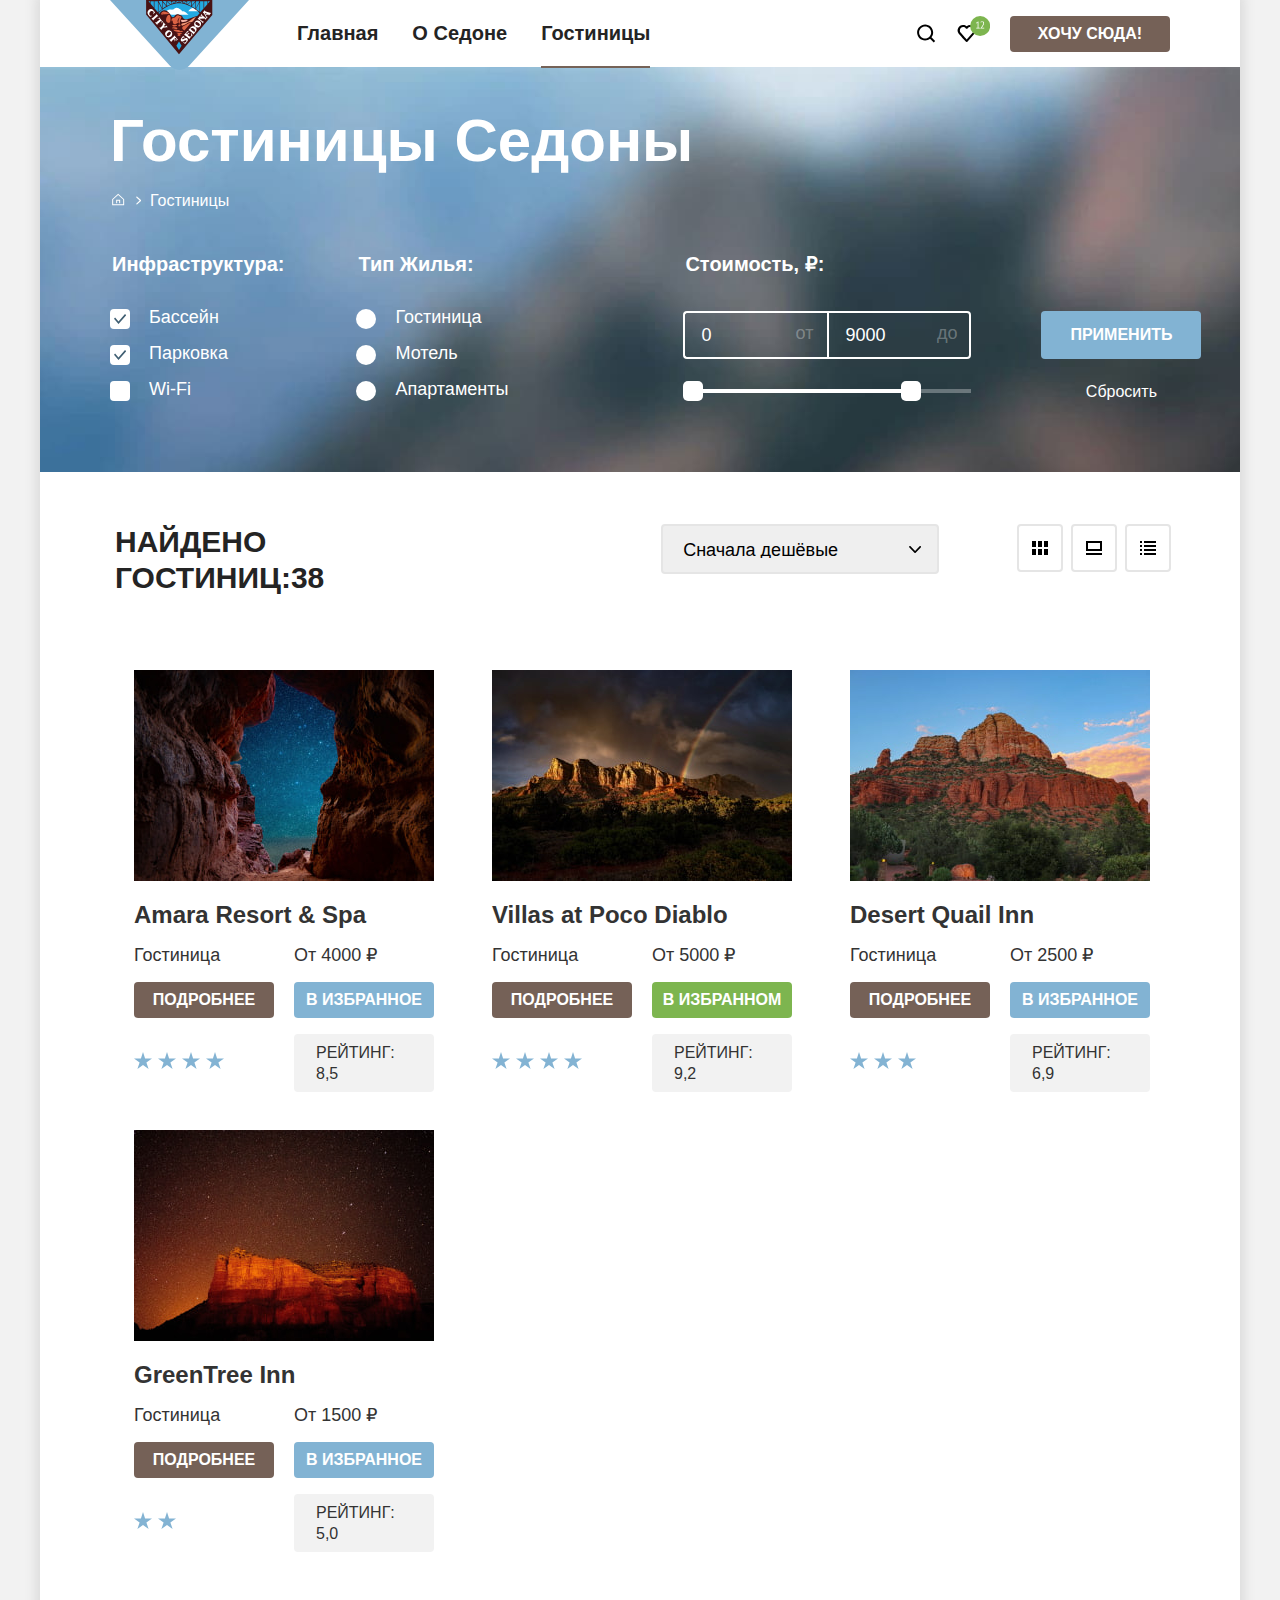
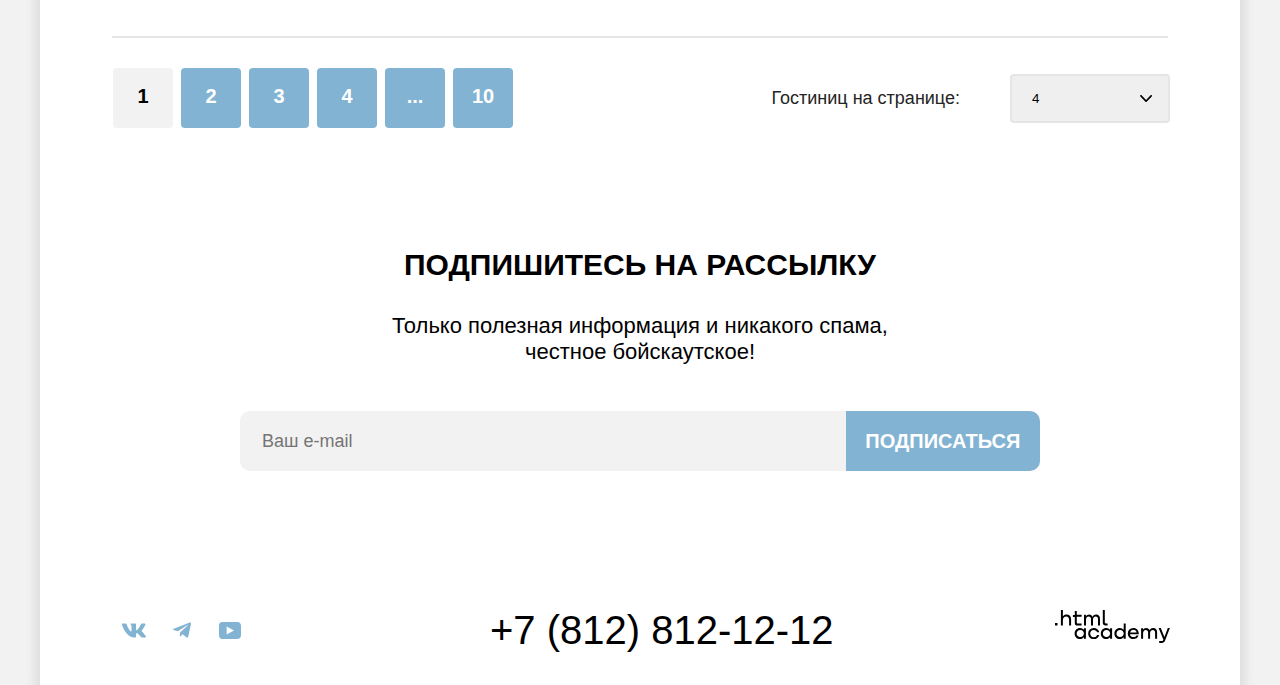
==== commit cb2755e2: "Правки" ====
--- a/catalog.html
+++ b/catalog.html
@@ -13,7 +13,7 @@
         <ul class="navigation-list navigation-logo">
           <li class="navigation-item">
             <a  class="logo" href="index.html">
-              <img src="./images/logo/logo.sedona.svg" width="139"  height="70" alt="Логотип города Седона">
+              <img src="./images/logo/logo.sedona.svg" width="139"  height="70" alt="Логотип города Седона.">
             </a>
           </li>
         </ul>
@@ -52,9 +52,9 @@
             </a>
           </li>
           <li class="navigation-item">
-            <a  class="button navigation-link navigation-button">
+            <button  class="button navigation-link navigation-button">
               Хочу сюда!
-            </a>
+            </button>
           </li>
         </ul>
       </nav>
@@ -185,7 +185,7 @@
         <div class="sorting">
           <h2> найдено гостиниц:38 </h2>
           <select class="select-control" aria-label="Сортировка">
-            <option value="cheap"> Сначала дешёвое</option>
+            <option value="cheap"> Сначала дешёвые</option>
             <option value="popular">Сначала популярное </option>
             <option value="expensive"> Сначала дорогое </option>
           </select>
@@ -207,7 +207,7 @@
           <ul class="hotel-list">
             <li class="hotel-card">
               <a class="hotel-card-link" href="#">
-                <img class="hotel-card-image" src="images/hotel/hotel-1.jpg" width="300" height="211" alt="фотографии отеля Amara Resort & Spa">
+                <img class="hotel-card-image" src="images/hotel/hotel-1.jpg" width="300" height="211" alt="фотографии отеля Amara Resort & Spa.">
               </a>
               <div class="hotel-card-content">
                 <a class="hotel-card-title-link">
@@ -218,18 +218,18 @@
                 <a class="hotel-card-button button" href="#"> Подробнее </a>
                 <button class="button" type="submit"> В избранное </button>
                 <ul class="star">
-                  <li class="single-star"><img src="images/star.svg" width="18" height="17" alt="звезда"></li>
-                  <li class="single-star"><img src="images/star.svg" width="18" height="17" alt="звезда"></li>
-                  <li class="single-star"><img src="images/star.svg" width="18" height="17" alt="звезда"></li>
-                  <li ><img src="images/star.svg" width="18" height="17" alt="звезда"></li>
+                  <li class="single-star"><img src="images/star.svg" width="18" height="17" alt="звезда."></li>
+                  <li class="single-star"><img src="images/star.svg" width="18" height="17" alt="звезда."></li>
+                  <li class="single-star"><img src="images/star.svg" width="18" height="17" alt="звезда."></li>
+                  <li ><img src="images/star.svg" width="18" height="17" alt="звезда."></li>
                 </ul>
-                <span class="rating ">Рейтинг:8,5</span>
+                <span class="rating ">Рейтинг: 8,5</span>
               </div>
             </li>
 
             <li class="hotel-card">
               <a class="hotel-card-link" href="#">
-                <img class="hotel-card-image" src="images/hotel/hotel-2.jpg" width="300" height="211" alt="фотографии отеля Villas at Poco Diablo">
+                <img class="hotel-card-image" src="images/hotel/hotel-2.jpg" width="300" height="211" alt="фотографии отеля Villas at Poco Diablo.">
               </a>
               <div class="hotel-card-content">
                 <a class="hotel-card-title-link">
@@ -240,18 +240,18 @@
                 <a class="hotel-card-button button" href="#">Подробнее</a>
                 <button class="button" type="submit">В избранном</button>
                 <ul class="star">
-                  <li class="single-star"><img src="images/star.svg" width="18" height="17" alt="звезда"></li>
-                  <li class="single-star"><img src="images/star.svg" width="18" height="17" alt="звезда"></li>
-                  <li class="single-star"><img src="images/star.svg" width="18" height="17" alt="звезда"></li>
-                  <li ><img src="images/star.svg" width="18" height="17" alt="звезда"></li>
+                  <li class="single-star"><img src="images/star.svg" width="18" height="17" alt="звезда."></li>
+                  <li class="single-star"><img src="images/star.svg" width="18" height="17" alt="звезда."></li>
+                  <li class="single-star"><img src="images/star.svg" width="18" height="17" alt="звезда."></li>
+                  <li ><img src="images/star.svg" width="18" height="17" alt="звезда."></li>
                 </ul>
-                <span class="rating">Рейтинг:9,2</span>
+                <span class="rating">Рейтинг: 9,2</span>
               </div>
             </li>
 
             <li class="hotel-card">
               <a class="hotel-card-link" href="#">
-                <img class="hotel-card-image" src ="images/hotel/hotel-3.jpg" width="300" height="211" alt="фотографии отеля Desert Quail Inn">
+                <img class="hotel-card-image" src ="images/hotel/hotel-3.jpg" width="300" height="211" alt="фотографии отеля Desert Quail Inn.">
               </a>
               <div class="hotel-card-content">
                 <a class="hotel-card-title-link">
@@ -262,17 +262,17 @@
                 <a class="hotel-card-button button" href="#">Подробнее</a>
                 <button class="button" type="submit">В избранное</button>
                 <ul class="star">
-                  <li class="single-star"><img src="images/star.svg" width="18" height="17" alt="звезда"></li>
-                  <li class="single-star"><img src="images/star.svg" width="18" height="17" alt="звезда"></li>
-                  <li ><img src="images/star.svg" width="18" height="17" alt="звезда"></li>
+                  <li class="single-star"><img src="images/star.svg" width="18" height="17" alt="звезда."></li>
+                  <li class="single-star"><img src="images/star.svg" width="18" height="17" alt="звезда."></li>
+                  <li ><img src="images/star.svg" width="18" height="17" alt="звезда."></li>
                 </ul>
-                <span class="rating">Рейтинг:6,9</span>
+                <span class="rating">Рейтинг: 6,9</span>
               </div>
             </li>
 
             <li class="hotel-card">
               <a class="hotel-card-link" href="#">
-                <img class="hotel-card-image" src="images/hotel/hotel-4.jpg" width="300" height="211" alt="фотографии отеля  GreenTree Inn">
+                <img class="hotel-card-image" src="images/hotel/hotel-4.jpg" width="300" height="211" alt="фотографии отеля  GreenTree Inn.">
               </a>
               <div class="hotel-card-content">
                 <a class="hotel-card-title-link">
@@ -283,10 +283,10 @@
                 <a class="hotel-card-button button" href="#">Подробнее</a>
                 <button class="button" type="submit">В избранное</button>
                 <ul class="star">
-                  <li class="single-star"><img src="images/star.svg" width="18" height="17" alt="звезда"></li>
-                  <li ><img src="images/star.svg" width="18" height="17" alt="звезда"></li>
+                  <li class="single-star"><img src="images/star.svg" width="18" height="17" alt="звезда."></li>
+                  <li ><img src="images/star.svg" width="18" height="17" alt="звезда."></li>
                 </ul>
-                <span class="rating">Рейтинг:5,0</span>
+                <span class="rating">Рейтинг: 5,0</span>
               </div>
             </li>
           </ul>
@@ -330,7 +330,7 @@
         </p>
         <form class="newsletter-form" action="https://echo.htmlacademy.ru/" method="post">
           <input class="field" type="email" name="newsletter-email" placeholder="Ваш e-mail">
-          <button class="button newsletter-button" type="button" >подписаться</button>
+          <button class="button newsletter-button" type="submit" >подписаться</button>
         </form>
       </section>
     </main>
--- a/styles/styles.css
+++ b/styles/styles.css
@@ -281,9 +281,13 @@
   padding: 0;
 }
 
+.convenience-description{
+  margin: 0;
+}
+
 .convenience-item{
   width: 400px;
-  height: 384px;
+  /*height: 384px;*/
   padding:80px 85px;
   box-sizing: border-box;
 }
@@ -294,7 +298,7 @@
 
 .advantages-item-block{
   width: 400px;
-  height: 384px;
+  /*height: 384px;*/
   padding: 102px 85px;
   box-sizing: border-box;
 }
@@ -332,9 +336,8 @@
   font-size: 20px;
   color: #FFFFFF;
   background: #756157;
-  padding: 12px 15px;
+  padding: 20px 15px;
   width: 574px;
-  height: 60px;
   align-items: center;
   justify-content: center;
   border-radius: 4px;
@@ -357,7 +360,7 @@
   background: #000000;
   color: #FFFFFF;
   background-image: url(../images/background.email.jpg);
-  background-size: 100% auto;
+  background-size: cover;
   background-repeat: no-repeat;
   font-weight: 400;
   font-size: 22px;
@@ -623,6 +626,7 @@
 }
 
 .field-list{
+  position: relative;
   display: grid;
   grid-template-columns: 143px 429px;
   grid-template-rows: 50px;
@@ -633,7 +637,7 @@
 }
 
 .field-title{
-  font-family: 'PT Sans';
+  font-family: "PT Sans", sans-serif;;
   font-weight: 700;
   font-size: 20px;
   line-height: 26px;
@@ -651,7 +655,7 @@
   position: absolute;
   content: "Мы не можем отправить вас в прошлое.";
   color: #FF5757;
-  font-family: 'PT Sans';
+  font-family: "PT Sans", sans-serif;
   font-style: normal;
   font-weight: 400;
   font-size: 16px;
@@ -664,7 +668,7 @@
   position: absolute;
   content: "На эти даты есть свободные номера. Пока есть.";
   color: #333333;
-  font-family: 'PT Sans';
+  font-family: "PT Sans", sans-serif;;
   font-style: normal;
   font-weight: 400;
   font-size: 16px;
@@ -673,35 +677,37 @@
   bottom: 60px;
 }
 
-.field{
+.field-modal-content{
   position: relative;
   background-color: #F2F2F2;
   box-sizing: border-box;
   margin-left: 12px;
-}
-
-.field::-webkit-outer-spin-button,
-.field::-webkit-inner-spin-button{
+  border: 0;
+  font-size: 18px;
+}
+
+.field-modal-content::-webkit-outer-spin-button,
+.field-modal-content::-webkit-inner-spin-button{
   -webkit-appearance: none;
 }
 
-.field::placeholder{
-  font-family: 'PT Sans';
+.field-modal-content::placeholder{
+  font-family: "PT Sans", sans-serif;;
   font-style: normal;
   font-weight: 400;
   color: #000000;
 }
 
-.field:hover{
+.field-modal-content:hover{
   background-color: #E6E6E6;
 }
 
-.field:focus{
+.field-modal-content:focus{
   border: 3px solid #83B3D3;
   background-color: #E6E6E6;
 }
 
-.field:active{
+.field-modal-content:active{
   border: 2px solid #000000;
   background-color: #FFFFFF;
 }
@@ -713,9 +719,17 @@
   padding: 14px 19px;
   grid-column: 2/3;
   border-radius: 4px;
+}
+
+.calendar{
+  position: absolute;
+  width: 15px;
+  height: 15px;
+  border: none;
   background-image: url(../images/calendar.svg) ;
   background-repeat: no-repeat;
-  background-position: right 19px center;
+  right: 17px;
+  top: 16px;
 }
 
 .field-adults,
@@ -817,9 +831,8 @@
   background-image: url(../images/catalog-background.jpg);
   background-repeat: no-repeat;
   background-size: 100% auto;
-  padding: 35px 70px 70px 70px;
+  padding: 35px 70px 65px 70px;
   box-sizing: border-box;
-  height: 403px;
 }
 
 .inner-header-title{
@@ -841,12 +854,15 @@
 }
 
 .breadcrumbs-link{
+  position: relative;
+  display: block;
   font-weight: 400;
   font-size: 16px;
   color:#FFFFFF;
   min-width:12px;
   min-height: 12px;
   fill:#FFFFFF;
+  margin-right: 25px;
 }
 
 .breadcrumbs-link:hover{
@@ -873,16 +889,15 @@
   text-decoration: none;
   background-repeat: no-repeat;
   background-position: center;
-  margin-right: 25px;
-}
-
-.breadcrumbs li:nth-child(1)::before{
+}
+
+.breadcrumbs-item:last-of-type .breadcrumbs-link::after{
   position: absolute;
   content: "";
   width: 5px;
   height: 9px;
   background-image: url(../images/breadcrumbs-arrow.svg) ;
-  left: 22px;
+  left: -14px;
   bottom: 6px;
 }
 
@@ -952,6 +967,8 @@
   color: #FFFFFF;
   background-color: transparent;
   font-weight: 400;
+  padding-top: 18px;
+  text-transform: capitalize;
 }
 
 .catalog-filter-button .button:nth-child(2):hover{
@@ -977,11 +994,12 @@
 .range-input{
   width: 144px;
   height: 48px;
+  font-family: "PT Sans", sans-serif; ;
   font-size: 18px;
   color: #FFFFFF;
   border: 2px  solid #FFFFFF;
   box-sizing: border-box;
-  padding: 14px 20px;
+  padding: 14px 16px;
   background-color: rgba(255,255,255,0);
 }
 
@@ -1058,16 +1076,16 @@
   border-radius: 4px;
 }
 
-.control-mark:hover{
+.control-input:hover + .control-mark{
   background: rgba(255, 255, 255, 0.6);
 }
 
-.control-mark:focus{
+.control-input:focus + .control-mark{
   background: rgba(255, 255, 255, 0.6);
   border: 3px solid #83B3D3;
 }
 
-.control-mark:active{
+.control-input:active + .control-mark{
   background: rgba(255, 255, 255, 0.3);
 }
 
@@ -1091,7 +1109,7 @@
   border-radius: 50%;
 }
 
-.control-mark-hotel:focus{
+.control-input:focus + .control-mark-hotel{
   outline: 3px solid #83B3D3;
   outline-offset: -2px;
 }
@@ -1183,6 +1201,7 @@
   font-size: 16px;
   line-height: 20px;
   color: #000000;
+  font-family: "PT Sans", sans-serif;
   text-decoration: none;
   text-transform: uppercase;
   border: 0;
@@ -1194,7 +1213,7 @@
 .sorting{
   display: flex;
   width: 1056px;
-  margin: 57px 75px;
+  margin: 52px 75px 56px;
 }
 
 .sorting .select-control{
@@ -1205,6 +1224,7 @@
   border: 2px solid #E5E5E5;
   margin-left: auto;
   border-radius: 4px;
+  font-family: "PT Sans", sans-serif;
   padding: 14px 20px;
   font-size: 18px;
   appearance: none;
@@ -1220,6 +1240,7 @@
   text-transform: uppercase;
   margin: 0;
   margin-right: 195px;
+  align-self: center;
 }
 
 .sorting .button{
@@ -1297,7 +1318,7 @@
 }
 
 .hotel-card-content{
-  margin: 16px 20px;
+  margin: 20px 16px 20px 24px;
   display: flex;
   flex-wrap: wrap;
 }
@@ -1418,6 +1439,8 @@
   box-sizing: border-box;
   width: 140px;
   border-radius: 4px;
+  text-transform: uppercase;
+  font-size: 16px;
 }
 
 .pagination-link{
@@ -1466,7 +1489,7 @@
 
 .pagination-container{
   display: flex;
-  margin-left: 70px;
+  margin-left: 73px;
 
 }
 
@@ -1486,6 +1509,7 @@
   height: 49px;
   margin-right: 70px;
   margin-left: 50px;
+  margin-bottom: 5px;
   padding:14px 20px;
   border-radius: 4px;
   align-self: flex-end;
@@ -1516,6 +1540,7 @@
   display: flex;
   align-items: center;
   height: 50px;
+  margin-bottom: 5px;
   margin-left: auto;
   align-self:flex-end;
 }
@@ -1526,7 +1551,7 @@
   font-weight: 400;
   font-size: 22px;
   line-height: 26px;
-  margin: 124px 200px 94px ;
+  margin: 119px 200px 94px ;
   text-align: center;
 }
 
@@ -1548,6 +1573,7 @@
   text-transform: uppercase;
   background: #82B3D3;
   color: #FFFFFF;
+  font-size: 20px;
   border-radius: 0px 10px 10px 0px;
   width: 200px;
   cursor: pointer;
